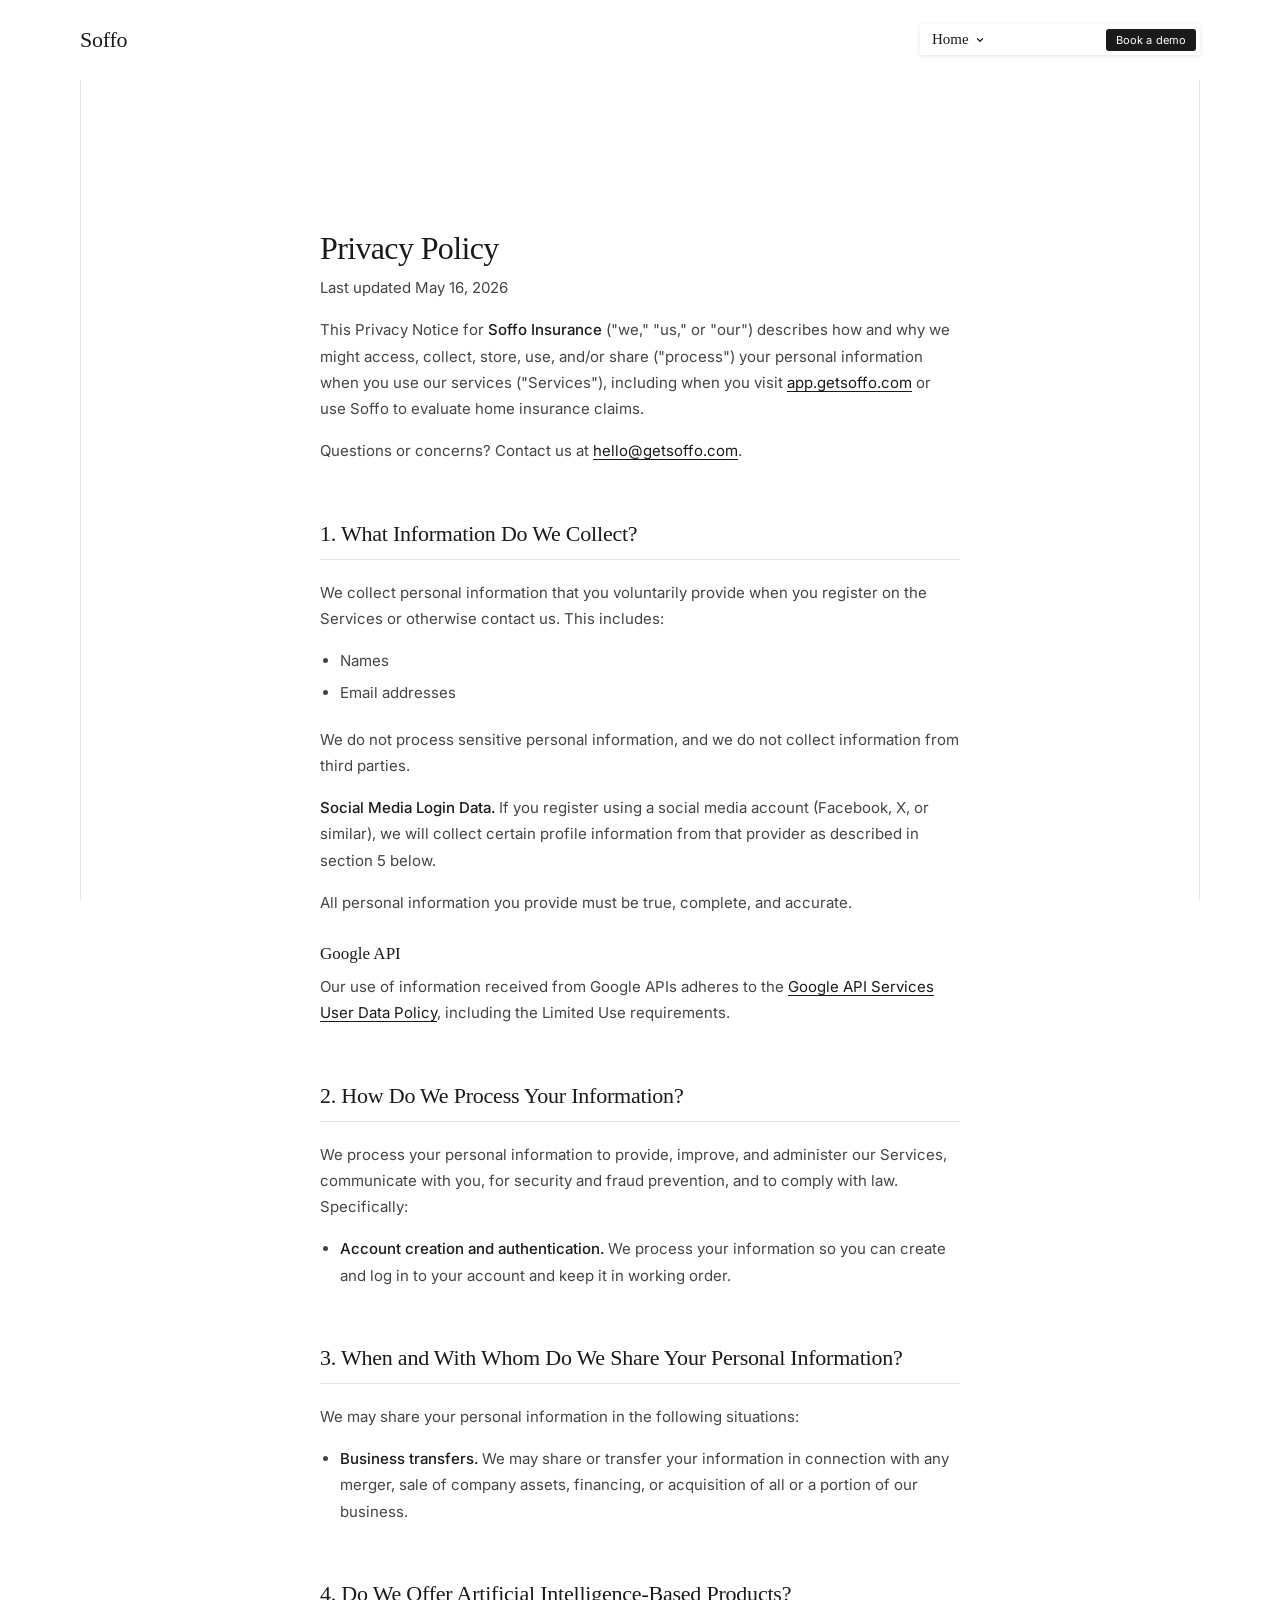
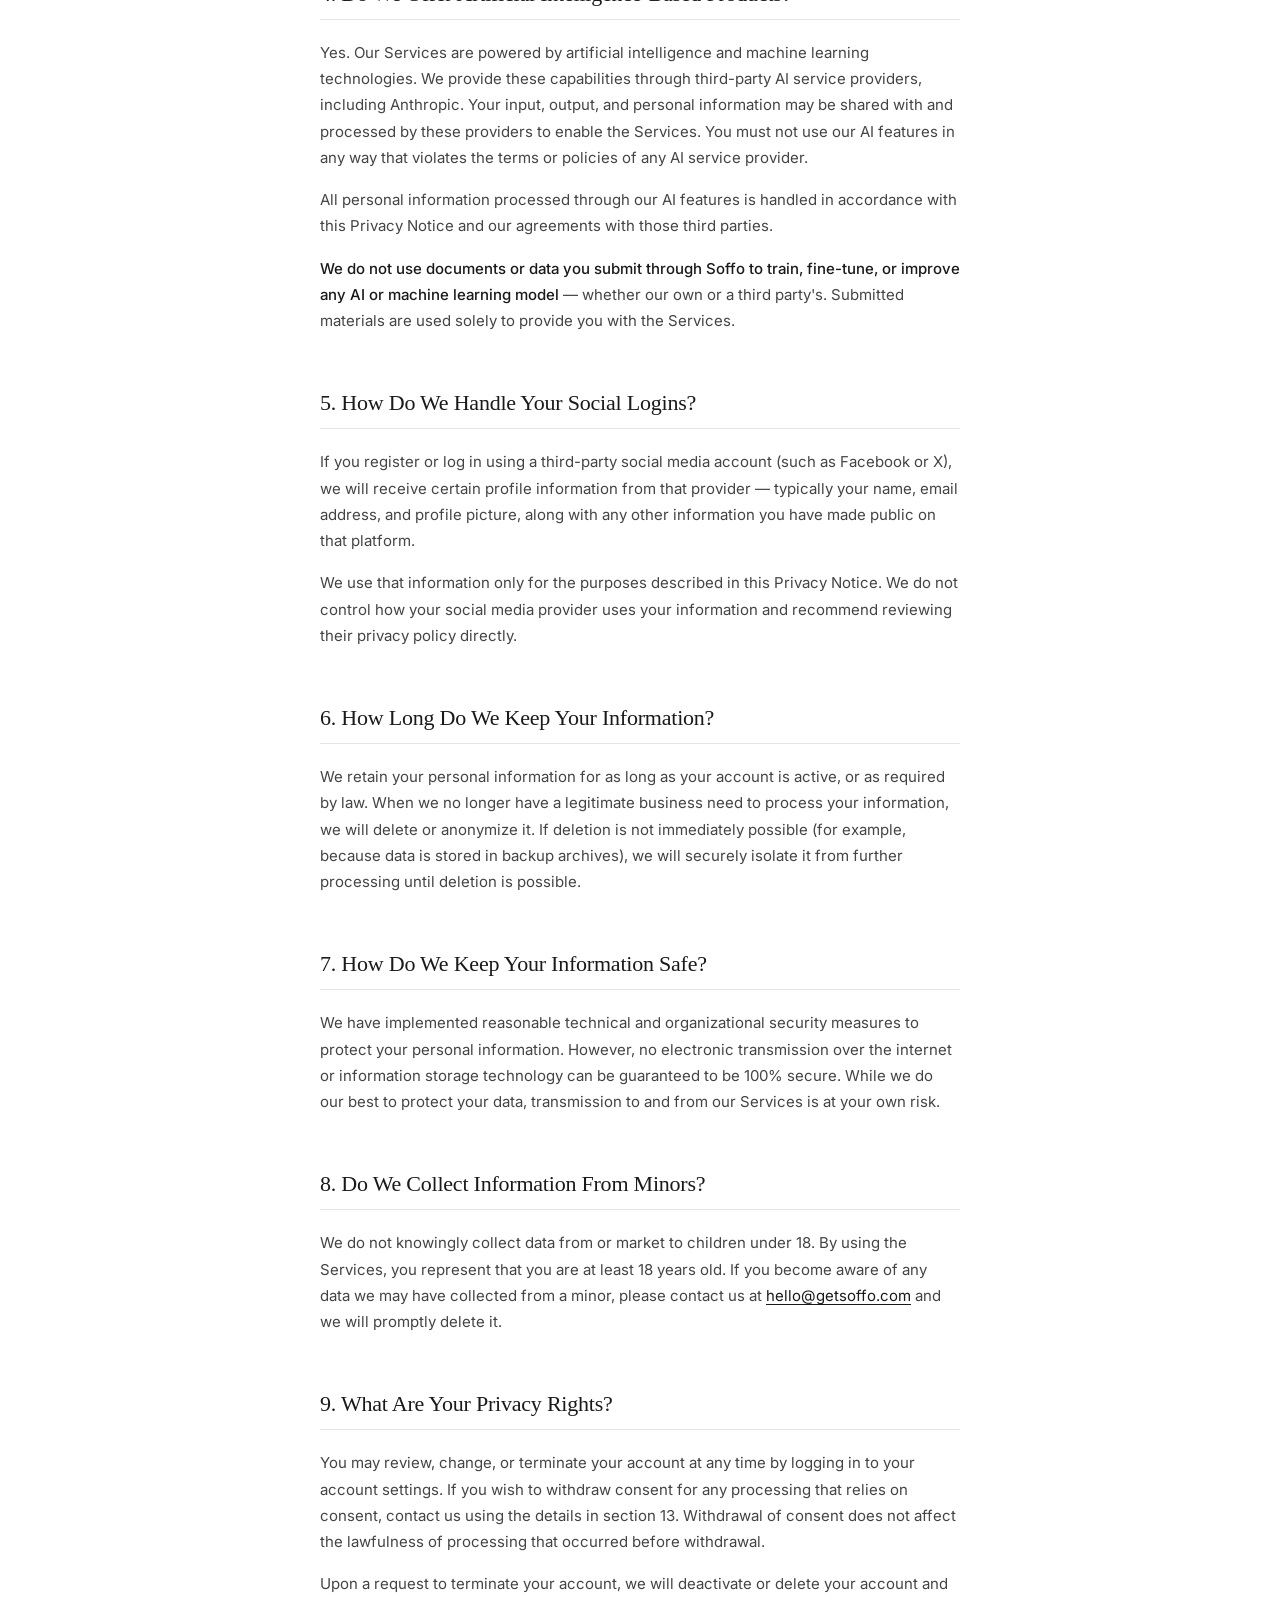
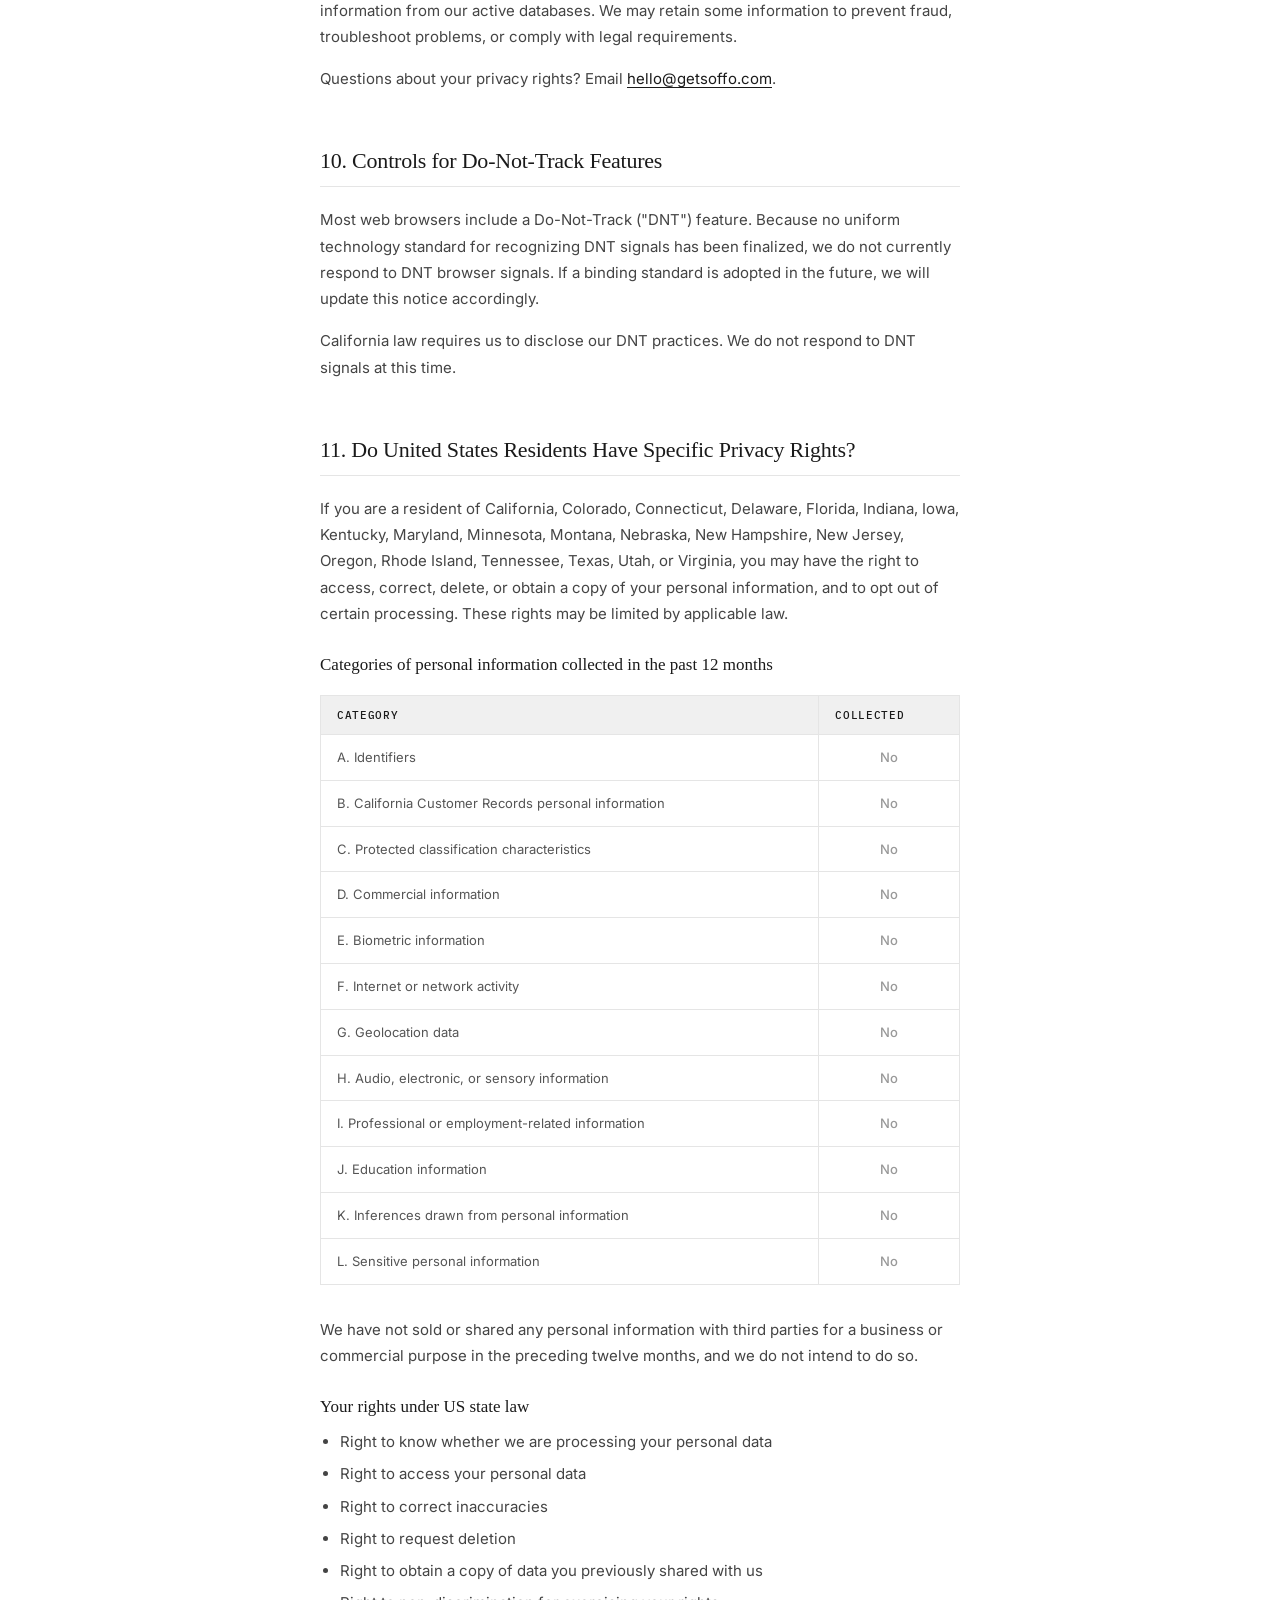
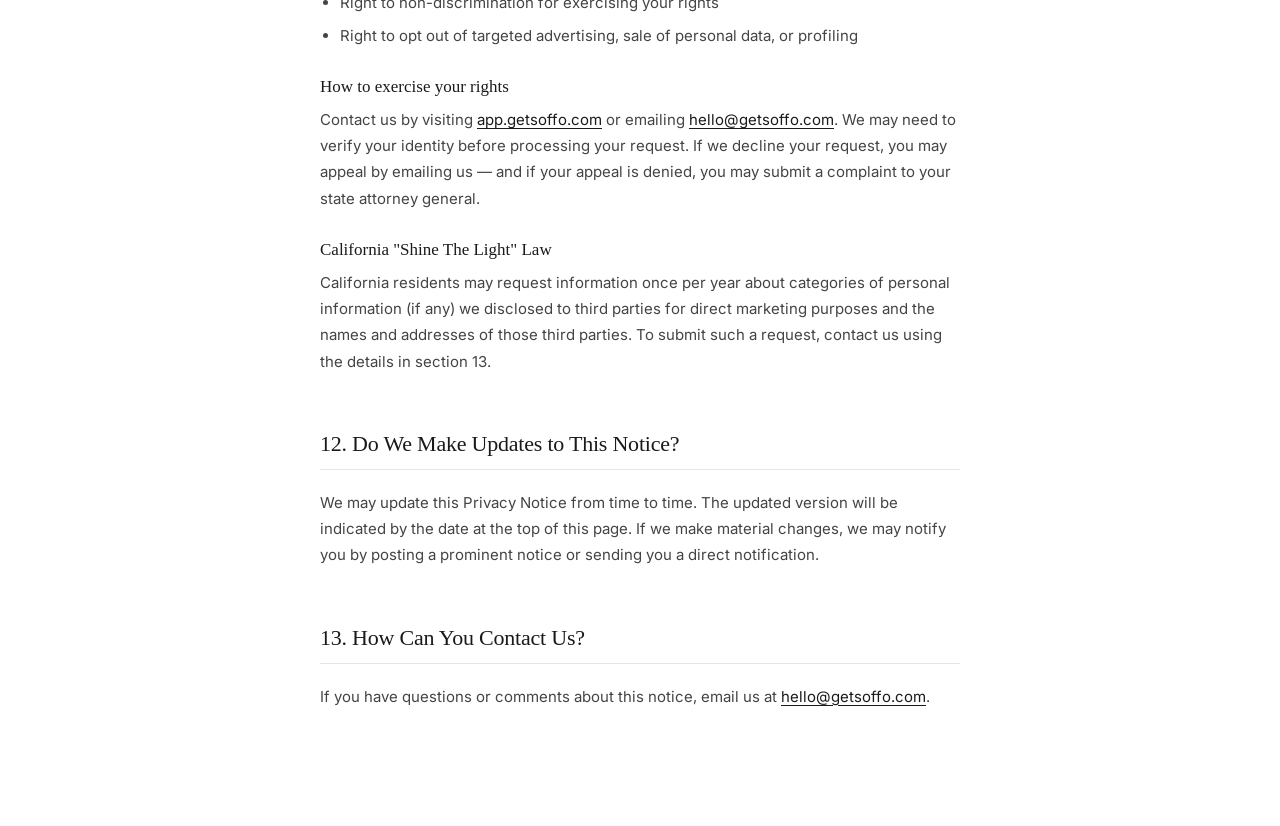
==== privacy.html @ 13f46860 "Fix privacy page header to match main site Co-Authored-By: Claude Sonnet 4.6 <noreply@anthropic.com>" ====
<!DOCTYPE html>
<html lang="en">
<head>
  <meta charset="UTF-8" />
  <meta name="viewport" content="width=device-width, initial-scale=1.0" />
  <title>Privacy Policy — Soffo</title>
  <link rel="preconnect" href="https://fonts.googleapis.com">
  <link rel="preconnect" href="https://fonts.gstatic.com" crossorigin>
  <link href="https://fonts.googleapis.com/css2?family=IBM+Plex+Mono:wght@400;500&family=Inter:wght@400;500&display=swap" rel="stylesheet">
  <link rel="icon" type="image/png" href="assets/images/favicon.png" />
  <link rel="stylesheet" href="css/style.css" />
  <style>
    .privacy-page {
      position: relative;
    }

    .privacy-page::before,
    .privacy-page::after {
      content: "";
      position: fixed;
      top: 0;
      bottom: 0;
      width: 1px;
      background: var(--border);
      z-index: 0;
      pointer-events: none;
    }

    .privacy-page::before { left: 80px; }
    .privacy-page::after  { right: 80px; }

    .privacy-wrap {
      max-width: 720px;
      margin: 0 auto;
      padding: 140px 40px 100px;
      position: relative;
      z-index: 1;
    }

    .privacy-wrap h1 {
      font-family: "Times New Roman", Times, Georgia, serif;
      font-size: 32px;
      font-weight: 400;
      letter-spacing: -0.02em;
      margin-bottom: 8px;
      color: var(--text);
    }

    .privacy-updated {
      font-family: "IBM Plex Mono", monospace;
      font-size: 12px;
      color: var(--muted);
      margin-bottom: 56px;
    }

    .privacy-wrap h2 {
      font-family: "Times New Roman", Times, Georgia, serif;
      font-size: 22px;
      font-weight: 400;
      letter-spacing: -0.01em;
      color: var(--text);
      margin-top: 56px;
      margin-bottom: 20px;
      padding-bottom: 12px;
      border-bottom: 1px solid var(--border);
    }

    .privacy-wrap h3 {
      font-family: "Times New Roman", Times, Georgia, serif;
      font-size: 17px;
      font-weight: 400;
      margin-top: 28px;
      margin-bottom: 10px;
      color: var(--text);
    }

    .privacy-wrap p {
      font-family: "Inter", sans-serif;
      font-size: 15px;
      line-height: 1.75;
      color: #444;
      margin-bottom: 16px;
    }

    .privacy-wrap strong {
      font-weight: 500;
      color: var(--text);
    }

    .privacy-wrap a {
      color: var(--text);
      text-decoration: underline;
      text-underline-offset: 3px;
    }

    .privacy-wrap a:hover {
      color: var(--selection);
    }

    .privacy-wrap ul {
      margin: 12px 0 20px 0;
      padding-left: 20px;
    }

    .privacy-wrap ul li {
      font-family: "Inter", sans-serif;
      font-size: 15px;
      line-height: 1.75;
      color: #444;
      margin-bottom: 6px;
    }

.data-table {
      width: 100%;
      border-collapse: collapse;
      margin: 20px 0 32px;
      font-size: 13px;
    }

    .data-table th {
      text-align: left;
      padding: 12px 16px;
      background: var(--hover);
      border: 1px solid var(--border);
      font-family: "IBM Plex Mono", monospace;
      font-size: 11px;
      font-weight: 500;
      letter-spacing: 0.06em;
      text-transform: uppercase;
      color: var(--text);
    }

    .data-table td {
      padding: 12px 16px;
      border: 1px solid var(--border);
      font-family: "Inter", sans-serif;
      color: #555;
      vertical-align: middle;
      line-height: 1.6;
    }

    .data-table td:last-child {
      text-align: center;
      color: var(--muted);
      font-weight: 500;
      white-space: nowrap;
    }

    @media (max-width: 768px) {
      .privacy-page::before,
      .privacy-page::after { display: none; }
    }

    @media (max-width: 640px) {
      .privacy-wrap {
        padding: 120px 24px 80px;
      }

      .privacy-wrap h1 {
        font-size: 26px;
      }

      .toc {
        padding: 20px;
      }

      .data-table th,
      .data-table td {
        padding: 10px 12px;
      }
    }
  </style>
</head>
<body>

  <header>
    <a href="/" class="logo">Soffo</a>
    <div class="header-right" id="headerRight">
      <div class="header-bar">
        <div class="nav-toggle" id="navToggle">
          <span>Home</span>
          <svg class="chevron" width="10" height="10" viewBox="0 0 10 10" fill="none">
            <path d="M2.5 3.75L5 6.25L7.5 3.75" stroke="currentColor" stroke-width="1.2" stroke-linecap="round" stroke-linejoin="round"/>
          </svg>
        </div>
        <div class="header-spacer"></div>
        <a href="mailto:hello@getsoffo.com?subject=Demo%20Request%20%E2%80%94%20Soffo&body=Hi%2C%0A%0AI%27d%20like%20to%20book%20a%20demo%20of%20Soffo.%0A%0AName%3A%20%0AFirm%3A%20%0A%0ALooking%20forward%20to%20hearing%20from%20you." class="cta">Book a demo</a>
      </div>
      <div class="nav-dropdown" id="navDropdown">
        <div class="nav-dropdown-inner">
          <a href="/">Home</a>
          <a href="/#problem">Problem</a>
          <a href="/#product">Product</a>
        </div>
      </div>
    </div>
  </header>

  <main class="privacy-page">
    <div class="privacy-wrap">

      <h1>Privacy Policy</h1>
      <p class="privacy-updated">Last updated May 16, 2026</p>

      <p>This Privacy Notice for <strong>Soffo Insurance</strong> ("we," "us," or "our") describes how and why we might access, collect, store, use, and/or share ("process") your personal information when you use our services ("Services"), including when you visit <a href="https://app.getsoffo.com">app.getsoffo.com</a> or use Soffo to evaluate home insurance claims.</p>
      <p>Questions or concerns? Contact us at <a href="mailto:hello@getsoffo.com">hello@getsoffo.com</a>.</p>


<h2 id="section-1">1. What Information Do We Collect?</h2>
      <p>We collect personal information that you voluntarily provide when you register on the Services or otherwise contact us. This includes:</p>
      <ul>
        <li>Names</li>
        <li>Email addresses</li>
      </ul>
      <p>We do not process sensitive personal information, and we do not collect information from third parties.</p>
      <p><strong>Social Media Login Data.</strong> If you register using a social media account (Facebook, X, or similar), we will collect certain profile information from that provider as described in section 5 below.</p>
      <p>All personal information you provide must be true, complete, and accurate.</p>
      <h3>Google API</h3>
      <p>Our use of information received from Google APIs adheres to the <a href="https://developers.google.com/terms/api-services-user-data-policy" target="_blank" rel="noopener">Google API Services User Data Policy</a>, including the Limited Use requirements.</p>

      <h2 id="section-2">2. How Do We Process Your Information?</h2>
      <p>We process your personal information to provide, improve, and administer our Services, communicate with you, for security and fraud prevention, and to comply with law. Specifically:</p>
      <ul>
        <li><strong>Account creation and authentication.</strong> We process your information so you can create and log in to your account and keep it in working order.</li>
      </ul>

      <h2 id="section-3">3. When and With Whom Do We Share Your Personal Information?</h2>
      <p>We may share your personal information in the following situations:</p>
      <ul>
        <li><strong>Business transfers.</strong> We may share or transfer your information in connection with any merger, sale of company assets, financing, or acquisition of all or a portion of our business.</li>
      </ul>

      <h2 id="section-4">4. Do We Offer Artificial Intelligence-Based Products?</h2>
      <p>Yes. Our Services are powered by artificial intelligence and machine learning technologies. We provide these capabilities through third-party AI service providers, including Anthropic. Your input, output, and personal information may be shared with and processed by these providers to enable the Services. You must not use our AI features in any way that violates the terms or policies of any AI service provider.</p>
      <p>All personal information processed through our AI features is handled in accordance with this Privacy Notice and our agreements with those third parties.</p>
      <p><strong>We do not use documents or data you submit through Soffo to train, fine-tune, or improve any AI or machine learning model</strong> — whether our own or a third party's. Submitted materials are used solely to provide you with the Services.</p>

      <h2 id="section-5">5. How Do We Handle Your Social Logins?</h2>
      <p>If you register or log in using a third-party social media account (such as Facebook or X), we will receive certain profile information from that provider — typically your name, email address, and profile picture, along with any other information you have made public on that platform.</p>
      <p>We use that information only for the purposes described in this Privacy Notice. We do not control how your social media provider uses your information and recommend reviewing their privacy policy directly.</p>

      <h2 id="section-6">6. How Long Do We Keep Your Information?</h2>
      <p>We retain your personal information for as long as your account is active, or as required by law. When we no longer have a legitimate business need to process your information, we will delete or anonymize it. If deletion is not immediately possible (for example, because data is stored in backup archives), we will securely isolate it from further processing until deletion is possible.</p>

      <h2 id="section-7">7. How Do We Keep Your Information Safe?</h2>
      <p>We have implemented reasonable technical and organizational security measures to protect your personal information. However, no electronic transmission over the internet or information storage technology can be guaranteed to be 100% secure. While we do our best to protect your data, transmission to and from our Services is at your own risk.</p>

      <h2 id="section-8">8. Do We Collect Information From Minors?</h2>
      <p>We do not knowingly collect data from or market to children under 18. By using the Services, you represent that you are at least 18 years old. If you become aware of any data we may have collected from a minor, please contact us at <a href="mailto:hello@getsoffo.com">hello@getsoffo.com</a> and we will promptly delete it.</p>

      <h2 id="section-9">9. What Are Your Privacy Rights?</h2>
      <p>You may review, change, or terminate your account at any time by logging in to your account settings. If you wish to withdraw consent for any processing that relies on consent, contact us using the details in section 13. Withdrawal of consent does not affect the lawfulness of processing that occurred before withdrawal.</p>
      <p>Upon a request to terminate your account, we will deactivate or delete your account and information from our active databases. We may retain some information to prevent fraud, troubleshoot problems, or comply with legal requirements.</p>
      <p>Questions about your privacy rights? Email <a href="mailto:hello@getsoffo.com">hello@getsoffo.com</a>.</p>

      <h2 id="section-10">10. Controls for Do-Not-Track Features</h2>
      <p>Most web browsers include a Do-Not-Track ("DNT") feature. Because no uniform technology standard for recognizing DNT signals has been finalized, we do not currently respond to DNT browser signals. If a binding standard is adopted in the future, we will update this notice accordingly.</p>
      <p>California law requires us to disclose our DNT practices. We do not respond to DNT signals at this time.</p>

      <h2 id="section-11">11. Do United States Residents Have Specific Privacy Rights?</h2>
      <p>If you are a resident of California, Colorado, Connecticut, Delaware, Florida, Indiana, Iowa, Kentucky, Maryland, Minnesota, Montana, Nebraska, New Hampshire, New Jersey, Oregon, Rhode Island, Tennessee, Texas, Utah, or Virginia, you may have the right to access, correct, delete, or obtain a copy of your personal information, and to opt out of certain processing. These rights may be limited by applicable law.</p>

      <h3>Categories of personal information collected in the past 12 months</h3>

      <table class="data-table">
        <thead>
          <tr>
            <th>Category</th>
            <th>Collected</th>
          </tr>
        </thead>
        <tbody>
          <tr><td>A. Identifiers</td><td>No</td></tr>
          <tr><td>B. California Customer Records personal information</td><td>No</td></tr>
          <tr><td>C. Protected classification characteristics</td><td>No</td></tr>
          <tr><td>D. Commercial information</td><td>No</td></tr>
          <tr><td>E. Biometric information</td><td>No</td></tr>
          <tr><td>F. Internet or network activity</td><td>No</td></tr>
          <tr><td>G. Geolocation data</td><td>No</td></tr>
          <tr><td>H. Audio, electronic, or sensory information</td><td>No</td></tr>
          <tr><td>I. Professional or employment-related information</td><td>No</td></tr>
          <tr><td>J. Education information</td><td>No</td></tr>
          <tr><td>K. Inferences drawn from personal information</td><td>No</td></tr>
          <tr><td>L. Sensitive personal information</td><td>No</td></tr>
        </tbody>
      </table>

      <p>We have not sold or shared any personal information with third parties for a business or commercial purpose in the preceding twelve months, and we do not intend to do so.</p>

      <h3>Your rights under US state law</h3>
      <ul>
        <li>Right to know whether we are processing your personal data</li>
        <li>Right to access your personal data</li>
        <li>Right to correct inaccuracies</li>
        <li>Right to request deletion</li>
        <li>Right to obtain a copy of data you previously shared with us</li>
        <li>Right to non-discrimination for exercising your rights</li>
        <li>Right to opt out of targeted advertising, sale of personal data, or profiling</li>
      </ul>

      <h3>How to exercise your rights</h3>
      <p>Contact us by visiting <a href="https://app.getsoffo.com">app.getsoffo.com</a> or emailing <a href="mailto:hello@getsoffo.com">hello@getsoffo.com</a>. We may need to verify your identity before processing your request. If we decline your request, you may appeal by emailing us — and if your appeal is denied, you may submit a complaint to your state attorney general.</p>

      <h3>California "Shine The Light" Law</h3>
      <p>California residents may request information once per year about categories of personal information (if any) we disclosed to third parties for direct marketing purposes and the names and addresses of those third parties. To submit such a request, contact us using the details in section 13.</p>

      <h2 id="section-12">12. Do We Make Updates to This Notice?</h2>
      <p>We may update this Privacy Notice from time to time. The updated version will be indicated by the date at the top of this page. If we make material changes, we may notify you by posting a prominent notice or sending you a direct notification.</p>

      <h2 id="section-13">13. How Can You Contact Us?</h2>
      <p>If you have questions or comments about this notice, email us at <a href="mailto:hello@getsoffo.com">hello@getsoffo.com</a>.</p>

    </div>
  </main>

  <script>
    const navToggle = document.getElementById('navToggle');
    const headerRight = document.getElementById('headerRight');
    let dropdownOpen = false;

    navToggle.addEventListener('click', () => {
      dropdownOpen = !dropdownOpen;
      headerRight.classList.toggle('open', dropdownOpen);
    });

    document.addEventListener('click', (e) => {
      if (!headerRight.contains(e.target)) {
        dropdownOpen = false;
        headerRight.classList.remove('open');
      }
    });

    const headerEl = document.querySelector('header');
    headerEl.classList.add('scrolled');
    window.addEventListener('scroll', () => {
      headerEl.classList.toggle('scrolled', window.scrollY > 0);
    }, { passive: true });
  </script>

</body>
</html>
---- css/style.css ----
*, *::before, *::after {
  box-sizing: border-box;
  margin: 0;
  padding: 0;
}

html {
  scroll-behavior: auto;
}

:root {
  --bg: #ffffff;
  --text: #1a1a1a;
  --grey: #c0c0c0;
  --selection: #DF3E11;
  --border: #e5e5e5;
  --hover: #f0f0f0;
  --hover-active: #ebebeb;
  --dropdown-bg: #ffffff;
  --card-shadow: rgba(0, 0, 0, 0.06);
  --card-shadow-lg: rgba(0, 0, 0, 0.08);
  --muted: #999;
  --divider-bg: #f0f0f0;
  --cta-bg: #1a1a1a;
  --cta-text: #ffffff;
}

::selection {
  background-color: #b4d5fe;
  color: inherit;
}

html, body {
  height: 100%;
  width: 100%;
  background: var(--bg);
  color: var(--text);
}

/* ---- Base ---- */

body {
  background-color: var(--bg);
  font-family: "Times New Roman", Times, Georgia, serif;
  color: var(--text);
  cursor: default;
  -webkit-font-smoothing: antialiased;
}

/* ---- Header ---- */

header {
  position: fixed;
  top: 0;
  left: 0;
  right: 0;
  width: 100%;
  box-sizing: border-box;
  z-index: 100;
  background: #ffffff;
  border-bottom: 1px solid transparent;
  transition: border-color 0.2s ease;
  display: flex;
  align-items: center;
  justify-content: space-between;
  padding: 0 80px;
  height: 80px;
}

header.scrolled {
  border-color: var(--border);
}

.logo {
  font-size: 22px;
  font-weight: 400;
  letter-spacing: -0.01em;
  color: var(--text);
  text-decoration: none;
  user-select: none;
  -webkit-user-select: none;
}

.header-right {
  position: relative;
  border: none;
  border-radius: 0;
  background: var(--dropdown-bg);
  box-shadow: 0 1px 6px var(--card-shadow), 0 1px 3px var(--card-shadow);
  transition: box-shadow 0.4s cubic-bezier(0.16, 1, 0.3, 1);
  min-width: 280px;
}

.header-right.open {
  box-shadow: 0 8px 30px var(--card-shadow-lg), 0 1px 4px var(--card-shadow);
}

.header-bar {
  display: flex;
  align-items: center;
  gap: 36px;
}

.nav-toggle {
  display: flex;
  align-items: center;
  gap: 6px;
  font-family: "Times New Roman", Times, Georgia, serif;
  font-size: 15px;
  font-weight: 400;
  color: var(--text);
  cursor: pointer;
  user-select: none;
  -webkit-user-select: none;
  padding: 3px 8px;
  margin: 4px;
  border-radius: 4px;
  background-color: transparent;
  transition: background-color 0.15s ease;
}

.nav-toggle:hover {
  background-color: var(--hover);
}

.nav-toggle:active {
  background-color: var(--hover-active);
}

.header-right.open .nav-toggle {
  background-color: transparent;
}

.chevron {
  transition: transform 0.35s cubic-bezier(0.4, 0, 0.2, 1);
}

.header-right.open .chevron {
  transform: rotate(180deg);
}

.header-spacer {
  flex: 1;
}

.cta {
  display: inline-block;
  background-color: var(--cta-bg);
  color: var(--cta-text);
  font-family: "Inter", "Helvetica Neue", Helvetica, Arial, sans-serif;
  font-size: 11px;
  font-weight: 400;
  text-decoration: none;
  padding: 4px 10px;
  border-radius: 3px;
  letter-spacing: 0.01em;
  margin-right: 4px;
  transition: opacity 0.15s ease;
  user-select: none;
  -webkit-user-select: none;
}

.cta:hover {
  opacity: 0.85;
}

.nav-dropdown {
  position: absolute;
  top: 100%;
  left: 0;
  right: 0;
  background: var(--dropdown-bg);
  box-shadow: 0 8px 30px var(--card-shadow-lg), 0 1px 4px var(--card-shadow);
  opacity: 0;
  visibility: hidden;
  transform: translateY(-8px);
  transition:
    opacity 0.4s cubic-bezier(0.16, 1, 0.3, 1),
    transform 0.4s cubic-bezier(0.16, 1, 0.3, 1),
    visibility 0.4s;
  z-index: 100;
}

.header-right.open .nav-dropdown {
  opacity: 1;
  visibility: visible;
  transform: translateY(0);
}

.nav-dropdown a {
  display: block;
  padding: 10px 12px;
  font-family: "Times New Roman", Times, Georgia, serif;
  font-size: 15px;
  font-weight: 400;
  color: var(--text);
  text-decoration: none;
  opacity: 0;
  transform: translateY(-6px);
  transition:
    background-color 0.15s ease,
    opacity 0.45s cubic-bezier(0.16, 1, 0.3, 1),
    transform 0.45s cubic-bezier(0.16, 1, 0.3, 1);
}

.header-right.open .nav-dropdown a {
  opacity: 1;
  transform: translateY(0);
}

.header-right.open .nav-dropdown a:nth-child(1) { transition-delay: 0.04s; }
.header-right.open .nav-dropdown a:nth-child(2) { transition-delay: 0.09s; }
.header-right.open .nav-dropdown a:nth-child(3) { transition-delay: 0.14s; }

.nav-dropdown a:hover {
  background-color: var(--hover);
}

/* ---- Main ---- */

main {
  padding-top: 90px;
}



/* ---- Continuous grid borders ---- */

.content-border {
  position: relative;
  border-top: 1px solid var(--border);
}

.content-border::before,
.content-border::after {
  content: "";
  position: absolute;
  top: 0;
  width: 1px;
  height: 100%;
  background: var(--border);
  z-index: 2;
  pointer-events: none;
}

.content-border::before {
  left: 80px;
}

.content-border::after {
  right: 80px;
}

/* ---- Hero Section ---- */

.hero {
  display: flex;
  flex-direction: column;
  align-items: center;
  justify-content: flex-start;
  padding: 80px 80px 60px;
  gap: 28px;
  text-align: center;
}


.section-divider {
  border: none;
  border-top: 1px solid var(--border);
  margin: 0;
}

.hero-heading {
  font-family: "Times New Roman", Times, Georgia, serif;
  font-size: clamp(44px, 5vw, 72px);
  font-weight: 400;
  line-height: 1;
  letter-spacing: -0.02em;
  color: var(--text);
  text-align: center;
}

.hero-sub {
  font-family: "Inter", "Helvetica Neue", Helvetica, Arial, sans-serif;
  font-size: 13px;
  font-weight: 400;
  line-height: 1.55;
  color: var(--text);
  opacity: 0.5;
  max-width: 640px;
}

.hero-actions {
  display: flex;
  gap: 12px;
  align-items: center;
  margin-top: 8px;
}

.hero-btn {
  font-family: "Times New Roman", Times, Georgia, serif;
  font-size: 15px;
  font-weight: 400;
  text-decoration: none;
  padding: 10px 22px;
  border-radius: 0;
  letter-spacing: 0.01em;
  transition: opacity 0.15s ease, background 0.15s ease, padding-right 0.2s ease;
  user-select: none;
  -webkit-user-select: none;
  display: inline-flex;
  align-items: center;
  gap: 0;
  overflow: hidden;
}

.hero-btn--ghost {
  background: linear-gradient(180deg, #ffffff 0%, #f2f2f2 100%);
  color: #1a1a1a;
  border: 1px solid #e5e5e5;
}

.hero-btn--ghost:hover {
  opacity: 0.75;
}

.hero-btn--solid {
  background: #1a1a1a;
  color: #fff;
  border: 1px solid #1a1a1a;
}

.hero-btn--solid::after {
  content: "→";
  display: inline-block;
  max-width: 0;
  opacity: 0;
  transition: max-width 0.2s ease, opacity 0.2s ease, margin-left 0.2s ease;
  margin-left: 0;
  white-space: nowrap;
}

.hero-btn--solid:hover::after {
  max-width: 20px;
  opacity: 1;
  margin-left: 8px;
}

.hero-ascii {
  width: 100%;
  overflow: hidden;
  border-top: 1px solid var(--border);
  border-left: 1px solid var(--border);
  border-right: 1px solid var(--border);
}

.hero-ascii pre {
  font-family: ui-monospace, SFMono-Regular, Menlo, Monaco, Consolas, "Liberation Mono", "Courier New", monospace;
  font-size: 5.33px;
  line-height: 0.78;
  white-space: pre;
  margin: 0;
  padding: 0;
  color: #533a12;
  font-weight: normal;
  font-style: normal;
  letter-spacing: 0;
  display: inline-block;
  vertical-align: top;
  transform-origin: 0 0;
}

.word {
  display: inline-block;
  opacity: 0;
  transform: translateY(8px);
  transition: opacity 0.5s ease, transform 0.5s ease;
}

.word.visible {
  opacity: 1;
  transform: translateY(0);
}

/* ---- Scroll reveal animations ---- */

.reveal {
  opacity: 0;
  transform: translateY(30px);
  transition: opacity 0.7s cubic-bezier(0.16, 1, 0.3, 1), transform 0.7s cubic-bezier(0.16, 1, 0.3, 1);
}

.reveal.visible {
  opacity: 1;
  transform: translateY(0);
}


/* ---- Isometric Layers ---- */

.iso-scroll-wrap {
  position: relative;
  height: 300vh;
}

.iso-section {
  display: grid;
  grid-template-columns: 1fr 1fr;
  align-items: center;
  padding: 100px 80px;
  overflow: hidden;
  position: sticky;
  top: 0;
  min-height: 100vh;
  background: var(--bg);
  z-index: 1;
}

.iso-section::before,
.iso-section::after {
  content: "";
  position: absolute;
  top: 0;
  width: 1px;
  height: 100%;
  background: var(--border);
  z-index: 2;
  pointer-events: none;
}

.iso-section::before {
  left: 80px;
}

.iso-section::after {
  right: 80px;
}

.iso-left {
  display: flex;
  justify-content: center;
  align-items: center;
}

.iso-card {
  position: relative;
  width: 350px;
  height: 400px;
}

.iso-layer {
  position: absolute;
  left: 50%;
  width: 350px;
  will-change: transform;
}

.iso-layer--1 {
  transform: translateX(-50%) translateY(0);
}

.iso-layer--2 {
  transform: translateX(-50%) translateY(20px);
}

.iso-layer--3 {
  transform: translateX(-50%) translateY(40px);
}

.iso-right {
  display: flex;
  flex-direction: column;
  gap: 32px;
}

.iso-text-item {
  transition: opacity 0.5s ease;
  opacity: 0.2;
}

.iso-text-item.active {
  opacity: 1;
}

.iso-text-item h3 {
  font-family: "Times New Roman", Times, Georgia, serif;
  font-size: clamp(22px, 2.2vw, 30px);
  font-weight: 400;
  line-height: 1.25;
  letter-spacing: -0.02em;
  color: var(--text);
  margin-bottom: 8px;
}

.iso-text-item p {
  font-family: "Inter", "Helvetica Neue", Helvetica, Arial, sans-serif;
  font-size: 14px;
  font-weight: 400;
  line-height: 1.6;
  color: var(--muted);
}

@media (max-width: 1024px) {
  .iso-section {
    padding: 80px 48px;
  }
}

@media (max-width: 768px) {
  .iso-scroll-wrap {
    height: 200vh;
  }

  .iso-section {
    grid-template-columns: 1fr;
    padding: 40px 40px;
    gap: 32px;
    min-height: auto;
  }

  .iso-right {
    gap: 24px;
  }

  .iso-card {
    width: 260px;
    height: 300px;
  }

  .iso-layer {
    width: 260px;
  }

  .iso-layer--2 {
    transform: translateX(-50%) translateY(15px);
  }

  .iso-layer--3 {
    transform: translateX(-50%) translateY(30px);
  }
}

/* ---- Section Spacer ---- */

.section-spacer {
  height: 133px;
  border-bottom: 1px solid var(--border);
}

/* ---- Feature Sections ---- */

.features-wrapper {
  position: relative;
}

.features-wrapper::after {
  content: "";
  position: absolute;
  top: 0;
  left: 50%;
  width: 1px;
  height: 100%;
  background: var(--border);
  z-index: 1;
  pointer-events: none;
}

.feature {
  display: grid;
  grid-template-columns: 1fr 1fr;
  align-items: stretch;
  padding: 0 80px;
  border-bottom: 1px solid var(--border);
}

.feature-image {
  display: flex;
  align-items: center;
  padding: 0;
  overflow: hidden;
  position: relative;
}

.feature-expand {
  position: absolute;
  top: 14px;
  right: 14px;
  padding: 6px 12px;
  font-family: "Inter", "Helvetica Neue", Helvetica, Arial, sans-serif;
  font-size: 11px;
  font-weight: 400;
  letter-spacing: 0.04em;
  color: rgba(255,255,255,0.9);
  background: rgba(255,255,255,0.12);
  backdrop-filter: blur(12px) saturate(1.4);
  -webkit-backdrop-filter: blur(12px) saturate(1.4);
  border: 1px solid rgba(255,255,255,0.25);
  border-radius: 0;
  cursor: pointer;
  opacity: 0;
  transform: translateY(-4px);
  transition: opacity 0.2s ease, transform 0.2s ease;
  pointer-events: none;
}

.feature-image:hover .feature-expand {
  opacity: 1;
  transform: translateY(0);
  pointer-events: auto;
}

/* Lightbox */
.lightbox {
  position: fixed;
  inset: 0;
  z-index: 1000;
  display: flex;
  align-items: center;
  justify-content: center;
  pointer-events: none;
  opacity: 0;
  transition: opacity 0.35s cubic-bezier(0.16, 1, 0.3, 1);
}

.lightbox.open {
  opacity: 1;
  pointer-events: auto;
}

.lightbox-backdrop {
  position: absolute;
  inset: 0;
  background: rgba(10,10,10,0.6);
  backdrop-filter: blur(20px);
  -webkit-backdrop-filter: blur(20px);
}

.lightbox-content {
  position: relative;
  max-width: 90vw;
  max-height: 88vh;
  transform: scale(0.92) translateY(16px);
  transition: transform 0.4s cubic-bezier(0.16, 1, 0.3, 1);
}

.lightbox.open .lightbox-content {
  transform: scale(1) translateY(0);
}

.lightbox-img {
  display: block;
  max-width: 90vw;
  max-height: 88vh;
  width: auto;
  height: auto;
  object-fit: contain;
  box-shadow: 0 32px 80px rgba(0,0,0,0.4);
}

.lightbox-close {
  position: absolute;
  top: 14px;
  right: 14px;
  padding: 6px 12px;
  font-family: "Inter", "Helvetica Neue", Helvetica, Arial, sans-serif;
  font-size: 11px;
  font-weight: 400;
  letter-spacing: 0.04em;
  color: rgba(255,255,255,0.9);
  background: rgba(255,255,255,0.12);
  backdrop-filter: blur(12px) saturate(1.4);
  -webkit-backdrop-filter: blur(12px) saturate(1.4);
  border: 1px solid rgba(255,255,255,0.25);
  border-radius: 0;
  cursor: pointer;
  transition: background 0.15s ease;
}

.lightbox-close:hover {
  background: rgba(255,255,255,0.22);
}

.feature-reverse .feature-text {
  order: -1;
}

.feature-image img {
  width: 100%;
  height: 100%;
  object-fit: cover;
  object-position: top left;
  display: block;
}

.feature-text {
  display: flex;
  flex-direction: column;
  justify-content: center;
  padding: 48px 40px;
  text-align: left;
}

.feature-text h2 {
  font-family: "Times New Roman", Times, Georgia, serif;
  font-size: clamp(26px, 2.4vw, 34px);
  font-weight: 400;
  line-height: 1.25;
  letter-spacing: -0.01em;
  color: var(--text);
  margin-bottom: 16px;
}

.feature-text p {
  font-family: "Inter", "Helvetica Neue", Helvetica, Arial, sans-serif;
  font-size: 15px;
  font-weight: 400;
  line-height: 1.55;
  color: var(--muted);
}

/* ---- Statement Section ---- */

.statement {
  text-align: center;
  padding: 100px 80px;
  border-bottom: 1px solid var(--border);
}

.statement h2 {
  font-family: "Times New Roman", Times, Georgia, serif;
  font-size: clamp(26px, 2.8vw, 38px);
  font-weight: 400;
  line-height: 1.25;
  letter-spacing: -0.02em;
  color: var(--text);
  margin-bottom: 24px;
}

.statement p {
  font-family: "Inter", "Helvetica Neue", Helvetica, Arial, sans-serif;
  font-size: 13px;
  font-weight: 400;
  line-height: 1.55;
  color: var(--muted);
  max-width: 520px;
  margin: 0 auto;
}

/* ---- Gray Divider ---- */

.gray-divider {
  height: 100px;
  background: var(--divider-bg);
  border-top: 1px solid var(--border);
  border-bottom: 1px solid var(--border);
}

/* ---- Tagline ---- */

.tagline {
  text-align: left;
  padding: 80px 40px;
  border-bottom: 1px solid var(--border);
}

.tagline h2 {
  font-family: "Times New Roman", Times, Georgia, serif;
  font-size: clamp(22px, 2vw, 28px);
  font-weight: 400;
  line-height: 1.3;
  letter-spacing: -0.01em;
  color: var(--text);
}

/* ---- Carousel ---- */

.step-badge {
  display: inline-block;
  font-family: "Inter", "Helvetica Neue", Helvetica, Arial, sans-serif;
  font-size: 11px;
  font-weight: 400;
  color: var(--text);
  background: linear-gradient(180deg, #ffffff 0%, #f2f2f2 100%);
  border: 1px solid var(--border);
  border-radius: 1.5px;
  padding: 2px 8px;
  margin-bottom: 20px;
  letter-spacing: 0.02em;
}

.why-trust-heading {
  font-family: "Times New Roman", Times, Georgia, serif;
  font-size: clamp(28px, 3.5vw, 52px);
  font-weight: 400;
  line-height: 1.0;
  color: var(--text);
  margin: 0;
}

.carousel {
  position: relative;
  border-bottom: 1px solid var(--border);
}

.carousel-next {
  position: absolute;
  top: 0;
  right: 80px;
  width: 56px;
  height: 56px;
  background: #2b1f13;
  color: #fff;
  border: none;
  cursor: pointer;
  display: flex;
  align-items: center;
  justify-content: center;
  z-index: 2;
  transition: background 0.15s;
}

.carousel-next:hover {
  background: #3d2c1b;
}

@keyframes arrowNudge {
  0%, 100% { transform: translateX(0); }
  50%       { transform: translateX(5px); }
}

.carousel-next svg {
  transition: transform 0.2s ease;
}

.carousel-next:hover svg {
  animation: arrowNudge 0.55s ease infinite;
}

.carousel-inner {
  height: 500px;
  padding: 60px 80px 0 120px;
  box-sizing: border-box;
  display: flex;
  flex-direction: column;
  justify-content: flex-end;
  gap: 14px;
}

.carousel-loader-wrap {
  display: flex;
  align-items: center;
  align-self: flex-end;
  background: linear-gradient(180deg, #ffffff 0%, #f2f2f2 100%);
  border: 1px solid #e5e5e5;
  border-radius: 0;
  padding: 10px 16px;
}

.carousel-loader {
  display: flex;
  align-items: center;
  gap: 6px;
}

.loader-seg {
  height: 8px;
  width: 8px;
  background: rgba(0,0,0,0.18);
  border: none;
  border-radius: 100px;
  padding: 0;
  cursor: pointer;
  position: relative;
  overflow: hidden;
  transition: width 0.4s cubic-bezier(0.4, 0, 0.2, 1),
              background 0.3s ease;
  flex-shrink: 0;
}

.loader-seg.active {
  width: 72px;
  background: rgba(0,0,0,0.15);
}

.loader-seg-fill {
  position: absolute;
  inset: 0;
  background: rgba(0,0,0,0.55);
  transform: scaleX(0);
  transform-origin: left;
  border-radius: 100px;
}

.carousel-grid {
  position: absolute;
  top: 150px;
  right: 230px;
  width: 200px;
  height: 200px;
  pointer-events: none;
}

.grid-shapes > * {
  opacity: 0;
  transform-box: fill-box;
  transform-origin: center;
  transform: scale(0.8);
  transition: opacity 0.45s cubic-bezier(0.16, 1, 0.3, 1),
              transform 0.45s cubic-bezier(0.16, 1, 0.3, 1);
}

.grid-shapes.active > :nth-child(1) { opacity: 1; transform: scale(1); }
.grid-shapes.active > :nth-child(2) { opacity: 1; transform: scale(1); transition-delay: 0.07s; }
.grid-shapes.active > :nth-child(3) { opacity: 1; transform: scale(1); transition-delay: 0.14s; }
.grid-shapes.active > :nth-child(4) { opacity: 1; transform: scale(1); transition-delay: 0.21s; }
.grid-shapes.active > :nth-child(5) { opacity: 1; transform: scale(1); transition-delay: 0.28s; }


@media (max-width: 1024px) {
  .carousel-grid {
    right: 80px;
    width: 160px;
    height: 160px;
  }
}

@media (max-width: 768px) {
  .carousel-grid {
    display: none;
  }
}

.carousel-content-group {
  flex: 1;
  display: flex;
  flex-direction: column;
  justify-content: center;
  align-items: flex-start;
  gap: 16px;
}

.carousel-track {
  position: relative;
  width: 100%;
  height: 160px;
}

.carousel-slide {
  position: absolute;
  inset: 0;
  display: flex;
  flex-direction: column;
  justify-content: flex-start;
  align-items: flex-start;
  gap: 16px;
  opacity: 0;
  pointer-events: none;
}

.carousel-badge {
  margin-bottom: 0;
  animation: none !important;
}

.carousel-slide.active {
  opacity: 1;
  pointer-events: auto;
}

.carousel-slide.exit {
  opacity: 0;
  transform: translateY(-14px);
  transition: opacity 0.35s ease, transform 0.4s ease;
}

.carousel-slide.active h2 {
  animation: carouselH2In 0.8s cubic-bezier(0.16, 1, 0.3, 1) both;
}

.carousel-slide.active p {
  animation: carouselPIn 0.8s cubic-bezier(0.16, 1, 0.3, 1) 0.12s both;
}

@keyframes carouselH2In {
  from { opacity: 0; transform: translateY(24px) scale(0.985); }
  to   { opacity: 1; transform: translateY(0) scale(1); }
}

@keyframes carouselPIn {
  from { opacity: 0; transform: translateY(16px); }
  to   { opacity: 0.5; transform: translateY(0); }
}

.carousel-slide h2 {
  font-family: "Times New Roman", Times, Georgia, serif;
  font-size: clamp(24px, 2.6vw, 40px);
  font-weight: 400;
  line-height: 1.1;
  color: var(--text);
  white-space: nowrap;
}

.carousel-slide p {
  font-family: "Inter", "Helvetica Neue", Helvetica, Arial, sans-serif;
  font-size: 15px;
  font-weight: 400;
  line-height: 1.6;
  color: var(--text);
  max-width: 540px;
}

/* ---- FAQ ---- */

.faq {
  display: grid;
  grid-template-columns: 40% 60%;
  border-bottom: 1px solid var(--border);
}

.faq-label {
  padding: 48px 40px 48px 112px;
  border-right: 1px solid var(--border);
}

.faq-label h3 {
  font-family: "Times New Roman", Times, Georgia, serif;
  font-size: 56px;
  font-weight: 400;
  color: var(--text);
  margin-bottom: 16px;
}

.faq-label p {
  font-family: "Inter", "Helvetica Neue", Helvetica, Arial, sans-serif;
  font-size: 12px;
  font-weight: 400;
  line-height: 1.6;
  color: var(--text);
  opacity: 0.5;
}

.faq-label a {
  color: inherit;
  text-decoration: underline;
  text-underline-offset: 2px;
}

.faq-list {
  display: flex;
  flex-direction: column;
  margin-right: 80px;
}

.faq-item {
  border-bottom: 1px solid var(--border);
}


.faq-item:last-child {
  border-bottom: none;
}

.faq-q {
  width: 100%;
  display: flex;
  align-items: center;
  justify-content: space-between;
  gap: 16px;
  padding: 22px 32px 22px 40px;
  background: none;
  border: none;
  cursor: pointer;
  font-family: "Times New Roman", Times, Georgia, serif;
  font-size: 18px;
  font-weight: 400;
  color: var(--text);
  line-height: 1.4;
  text-align: left;
}

.faq-icon {
  position: relative;
  width: 14px;
  height: 14px;
  flex-shrink: 0;
}

.faq-icon::before,
.faq-icon::after {
  content: "";
  position: absolute;
  background: var(--text);
  border-radius: 1px;
  transition: transform 0.35s cubic-bezier(0.16, 1, 0.3, 1), opacity 0.25s ease;
}

.faq-icon::before {
  width: 14px;
  height: 1px;
  top: 50%;
  left: 0;
  transform: translateY(-50%);
}

.faq-icon::after {
  width: 1px;
  height: 14px;
  left: 50%;
  top: 0;
  transform: translateX(-50%);
}

.faq-item.open .faq-icon::before {
  transform: translateY(-50%) rotate(45deg);
}

.faq-item.open .faq-icon::after {
  transform: translateX(-50%) rotate(45deg);
}

.faq-a-wrap {
  display: grid;
  grid-template-rows: 0fr;
  transition: grid-template-rows 0.45s cubic-bezier(0.16, 1, 0.3, 1);
}

.faq-item.open .faq-a-wrap {
  grid-template-rows: 1fr;
}

.faq-a {
  overflow: hidden;
  font-family: "Inter", "Helvetica Neue", Helvetica, Arial, sans-serif;
  font-size: 13px;
  font-weight: 400;
  line-height: 1.6;
  color: var(--text);
  opacity: 0;
  padding: 0 32px 0 40px;
  transform: translateY(-6px);
  transition: opacity 0.3s ease, transform 0.35s cubic-bezier(0.16, 1, 0.3, 1);
}

.faq-item.open .faq-a {
  opacity: 0.5;
  transform: translateY(0);
  padding-bottom: 24px;
  transition: opacity 0.35s ease 0.1s, transform 0.4s cubic-bezier(0.16, 1, 0.3, 1) 0.05s;
}

/* ---- Footer CTA ---- */

.footer-cta {
  display: block;
  text-align: center;
  padding: 80px 80px 120px;
  border-bottom: 1px solid var(--border);
}

.footer-cta h2 {
  font-family: "Times New Roman", Times, Georgia, serif;
  font-size: clamp(48px, 6vw, 84px);
  font-weight: 400;
  line-height: 1.15;
  letter-spacing: -0.02em;
  color: var(--text);
  text-align: center;
  margin-bottom: 20px;
}

.cta-button.cta-button--lg {
  font-family: "Times New Roman", Times, Georgia, serif;
  font-size: clamp(18px, 1.4vw, 22px);
  padding: 18px 48px;
  border-radius: 0;
  letter-spacing: 0;
  line-height: 1;
  overflow: hidden;
  position: relative;
}

.cta-button.cta-button--lg:hover { opacity: 1; }

.cta-text {
  display: inline-flex;
  line-height: 1;
}

.cta-letter {
  display: inline-block;
  transform: translateY(0);
  transition: transform 0.5s cubic-bezier(0.16, 1, 0.3, 1);
  transition-delay: calc(var(--i) * 25ms);
  will-change: transform;
}


.cta-arrow {
  display: inline-block;
  max-width: 0;
  opacity: 0;
  overflow: hidden;
  transition: max-width 0.2s ease, opacity 0.2s ease, margin-left 0.2s ease;
  margin-left: 0;
  white-space: nowrap;
  vertical-align: middle;
}

.cta-button.cta-button--lg:hover .cta-arrow {
  max-width: 30px;
  opacity: 1;
  margin-left: 10px;
}

@media (max-width: 768px) {
  .cta-button.cta-button--lg {
    font-size: 16px;
    padding: 14px 32px;
  }
}

.cta-button {
  display: inline-block;
  background-color: var(--cta-bg);
  color: var(--cta-text);
  font-family: "Inter", "Helvetica Neue", Helvetica, Arial, sans-serif;
  font-size: 13px;
  font-weight: 400;
  text-decoration: none;
  padding: 10px 24px;
  border-radius: 4px;
  letter-spacing: 0.01em;
  transition: opacity 0.15s ease;
  user-select: none;
  -webkit-user-select: none;
}

.cta-button:hover {
  opacity: 0.85;
}

/* ---- Footer ---- */

.footer {
  padding: 0 80px 0;
  text-align: center;
  border-top: none;
}

.footer-ascii {
  border-bottom: 1px solid var(--border);
  overflow: hidden;
  position: relative;
  text-align: left;
}

.footer-ascii pre {
  font-family: ui-monospace, SFMono-Regular, Menlo, Monaco, Consolas, "Liberation Mono", "Courier New", monospace;
  font-size: 5.33px;
  line-height: 0.78;
  white-space: pre;
  margin: 0;
  padding: 0;
  color: #533a12;
  font-weight: normal;
  font-style: normal;
  letter-spacing: 0;
  display: inline-block;
  vertical-align: top;
  transform-origin: 0 0;
}

.footer-logo {
  font-family: "Times New Roman", Times, Georgia, serif;
  font-size: clamp(140px, 22vw, 360px);
  font-weight: 400;
  letter-spacing: 0.04em;
  line-height: 1;
  padding-top: 40px;
  color: var(--text);
  margin-bottom: 20px;
  user-select: none;
  -webkit-user-select: none;
  overflow: hidden;
}

.footer-letter {
  display: inline-block;
  opacity: 0;
  transition: opacity 0.15s ease, color 0.3s ease, -webkit-text-stroke-color 0.3s ease;
  cursor: default;
}

.footer-logo.ready:hover .footer-letter {
  color: transparent;
  -webkit-text-stroke: 1px var(--border);
}

.footer-letter.visible {
  opacity: 1;
}

.footer-copy {
  font-family: "Inter", "Helvetica Neue", Helvetica, Arial, sans-serif;
  font-size: 12px;
  font-weight: 400;
  color: var(--muted);
  padding: 16px 0;
  margin-left: -80px;
  margin-right: -80px;
  margin-bottom: 0;
  line-height: 1;
  display: flex;
  justify-content: space-between;
  align-items: center;
  padding-left: 104px;
  padding-right: 104px;
}

.footer-status {
  display: inline-flex;
  align-items: center;
  gap: 6px;
  color: var(--muted);
  text-decoration: none;
  background: linear-gradient(180deg, #ffffff 0%, #f2f2f2 100%);
  border: 1px solid var(--border);
  border-radius: 4px;
  padding: 4px 8px;
}

.footer-status:hover {
  color: var(--text);
  background: #ebebeb;
}

.footer-status-dot {
  width: 8px;
  height: 8px;
  box-sizing: border-box;
  border-radius: 50%;
  background: #22c55e;
  border: 1px solid var(--border);
  box-shadow: 0 0 2px rgba(34, 197, 94, 0.35);
  animation: footerStatusFlicker 1.6s ease-in-out infinite;
}

@keyframes footerStatusFlicker {
  0%, 100% { opacity: 1; }
  50% { opacity: 0.35; }
}

/* ---- Responsive ---- */

@media (max-width: 1024px) {
  header {
    padding: 24px 48px;
  }

  .hero {
    padding: 20px 48px 0;
  }

  .content-border::before,
  .iso-section::before {
    left: 48px;
  }

  .content-border::after,
  .iso-section::after {
    right: 48px;
  }

  .feature {
    padding: 0 48px;
  }

  .feature-text {
    padding: 30px;
  }

  .statement {
    padding: 100px 48px;
  }


  .carousel-next {
    right: 48px;
  }

  .carousel-inner {
    padding: 48px 48px 0 80px;
  }

  .faq-label {
    padding: 40px 32px 40px 72px;
  }

  .faq-list {
    margin-right: 48px;
  }

  .faq-q {
    padding: 20px 24px 20px 32px;
  }

  .faq-a {
    padding: 0 24px 20px 32px;
  }

  .footer-cta {
    padding: 60px 48px 100px;
  }

  .footer {
    padding: 0 48px 24px;
  }

  .footer-copy {
    margin-left: -48px;
    margin-right: -48px;
    padding-left: 72px;
    padding-right: 72px;
  }


  .hero {
    padding: 80px 48px;
  }

  .hero-heading {
    font-size: clamp(36px, 4.2vw, 56px);
  }
}

@media (max-width: 768px) {
  header {
    padding: 20px 24px;
  }

  .content-border::before,
  .iso-section::before {
    left: 24px;
  }

  .content-border::after,
  .iso-section::after {
    right: 24px;
  }

  .gray-divider {
    height: 60px;
  }

  .hero {
    padding: 60px 24px;
  }

  .hero-heading {
    font-size: 32px;
  }

  .section-spacer {
    height: 100px;
  }

  .carousel-next {
    right: 24px;
  }

  .carousel-inner {
    padding: 40px 24px 0 40px;
    height: 440px;
  }

  .feature {
    grid-template-columns: 1fr;
    padding: 0 24px;
  }

  .features-wrapper::after {
    display: none;
  }

  .feature-image {
    border-bottom: 1px solid var(--border);
    order: -1;
  }

  .feature-reverse .feature-text {
    order: 0;
  }

  .feature-reverse .feature-image {
    order: -1;
  }

  .feature-text {
    padding: 24px;
  }

  .feature-text h2 {
    font-size: 22px;
  }

  .statement {
    padding: 60px 24px;
  }


  .statement h2 {
    font-size: 24px;
  }

  .statement p br,
  .iso-text-item p br,
  .feature-text h2 br,
  .feature-text p br,
  .statement h2 br,
  .tagline h2 br,
  .hero-sub br {
    display: none;
  }

  .tagline {
    padding: 48px 0;
  }

  .faq {
    grid-template-columns: 1fr;
  }

  .faq-list {
    margin-right: 0;
  }

  .faq-label {
    padding: 32px 40px;
    border-right: none;
    border-bottom: 1px solid var(--border);
  }

  .faq-q {
    padding: 18px 40px;
  }

  .faq-a {
    padding: 0 40px 18px;
  }

  .faq-item {
    grid-template-columns: 1fr;
    gap: 8px;
    padding: 20px 24px;
  }


  .footer-cta {
    padding: 48px 24px 80px;
  }

  .footer-cta h2 {
    font-size: 44px;
  }

  .footer-cta h2 br {
    display: none;
  }

  .footer {
    padding: 0 24px 20px;
  }

  .footer-logo {
    font-size: 18vw;
    white-space: nowrap;
    padding-top: 32px;
  }

  .footer-copy {
    margin-left: -24px;
    margin-right: -24px;
    padding-left: 40px;
    padding-right: 40px;
    justify-content: center;
    text-align: center;
  }

  .footer-status {
    display: none;
  }
}
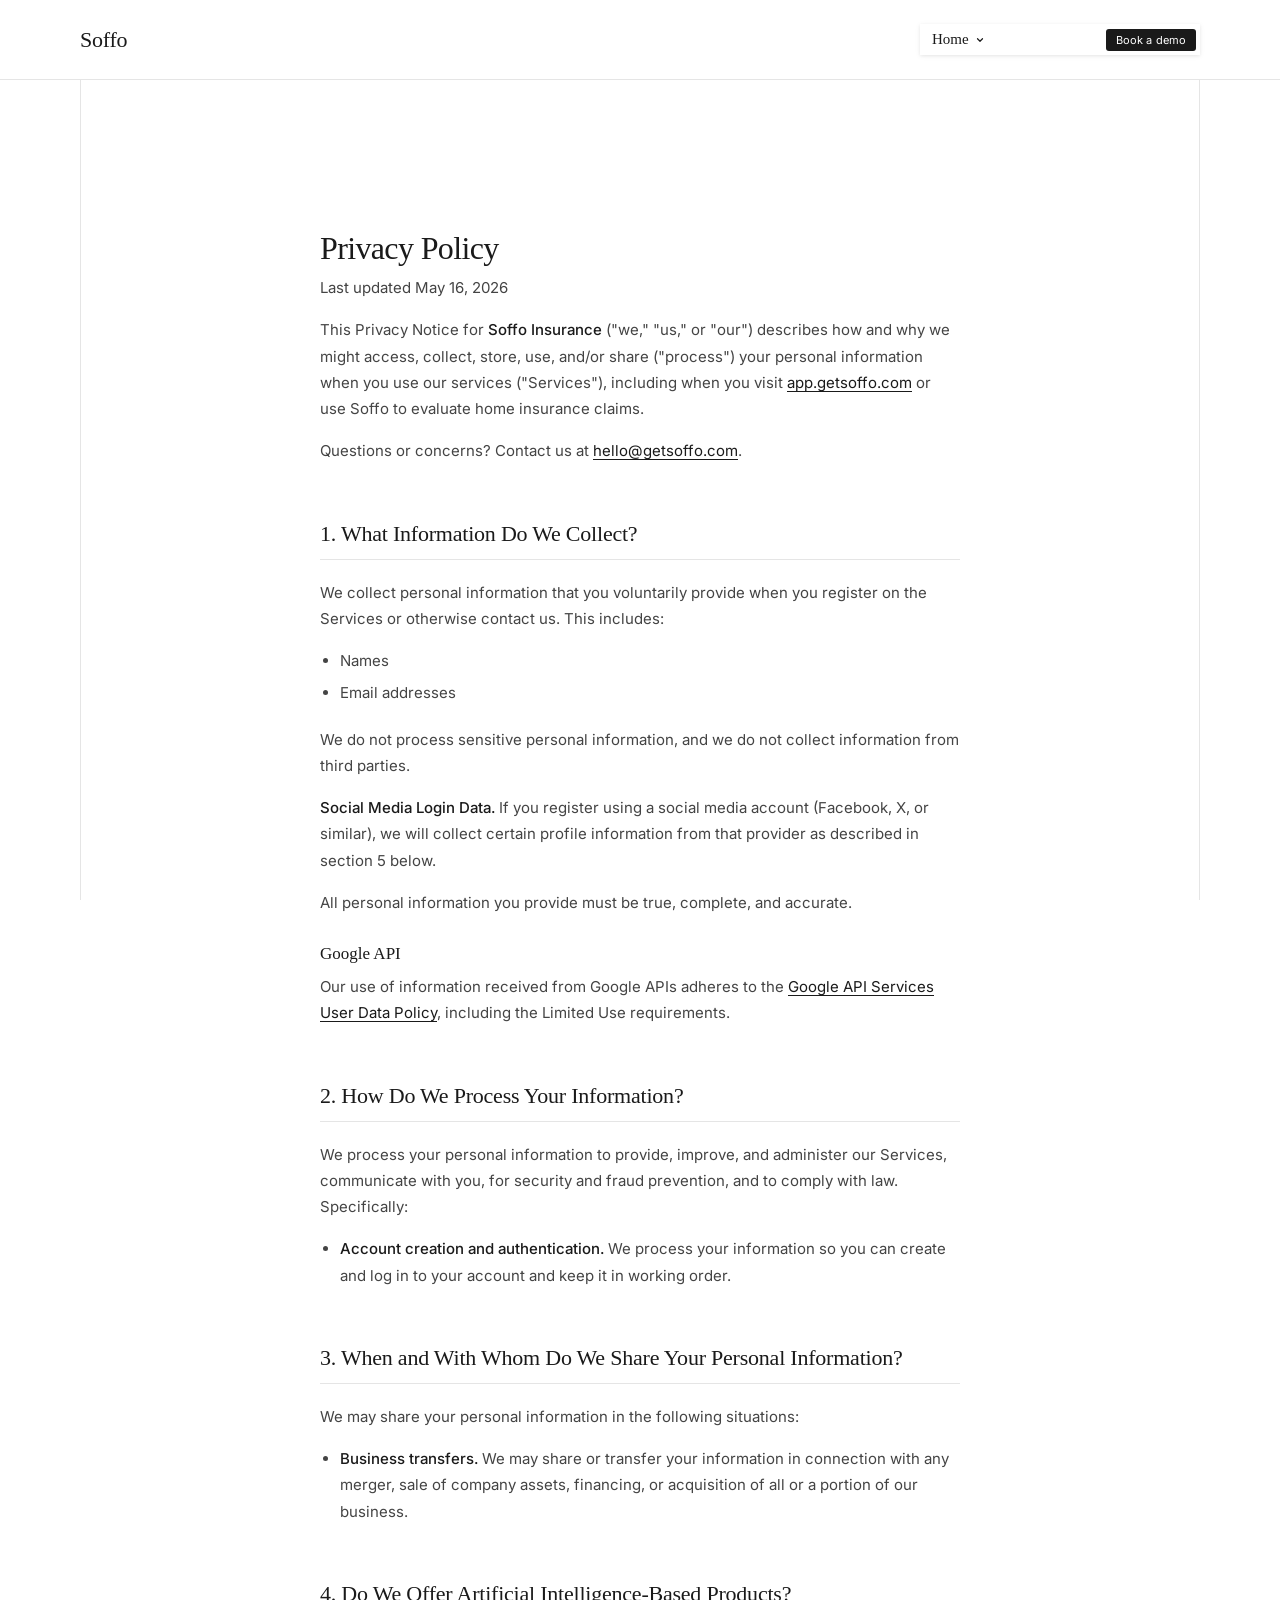
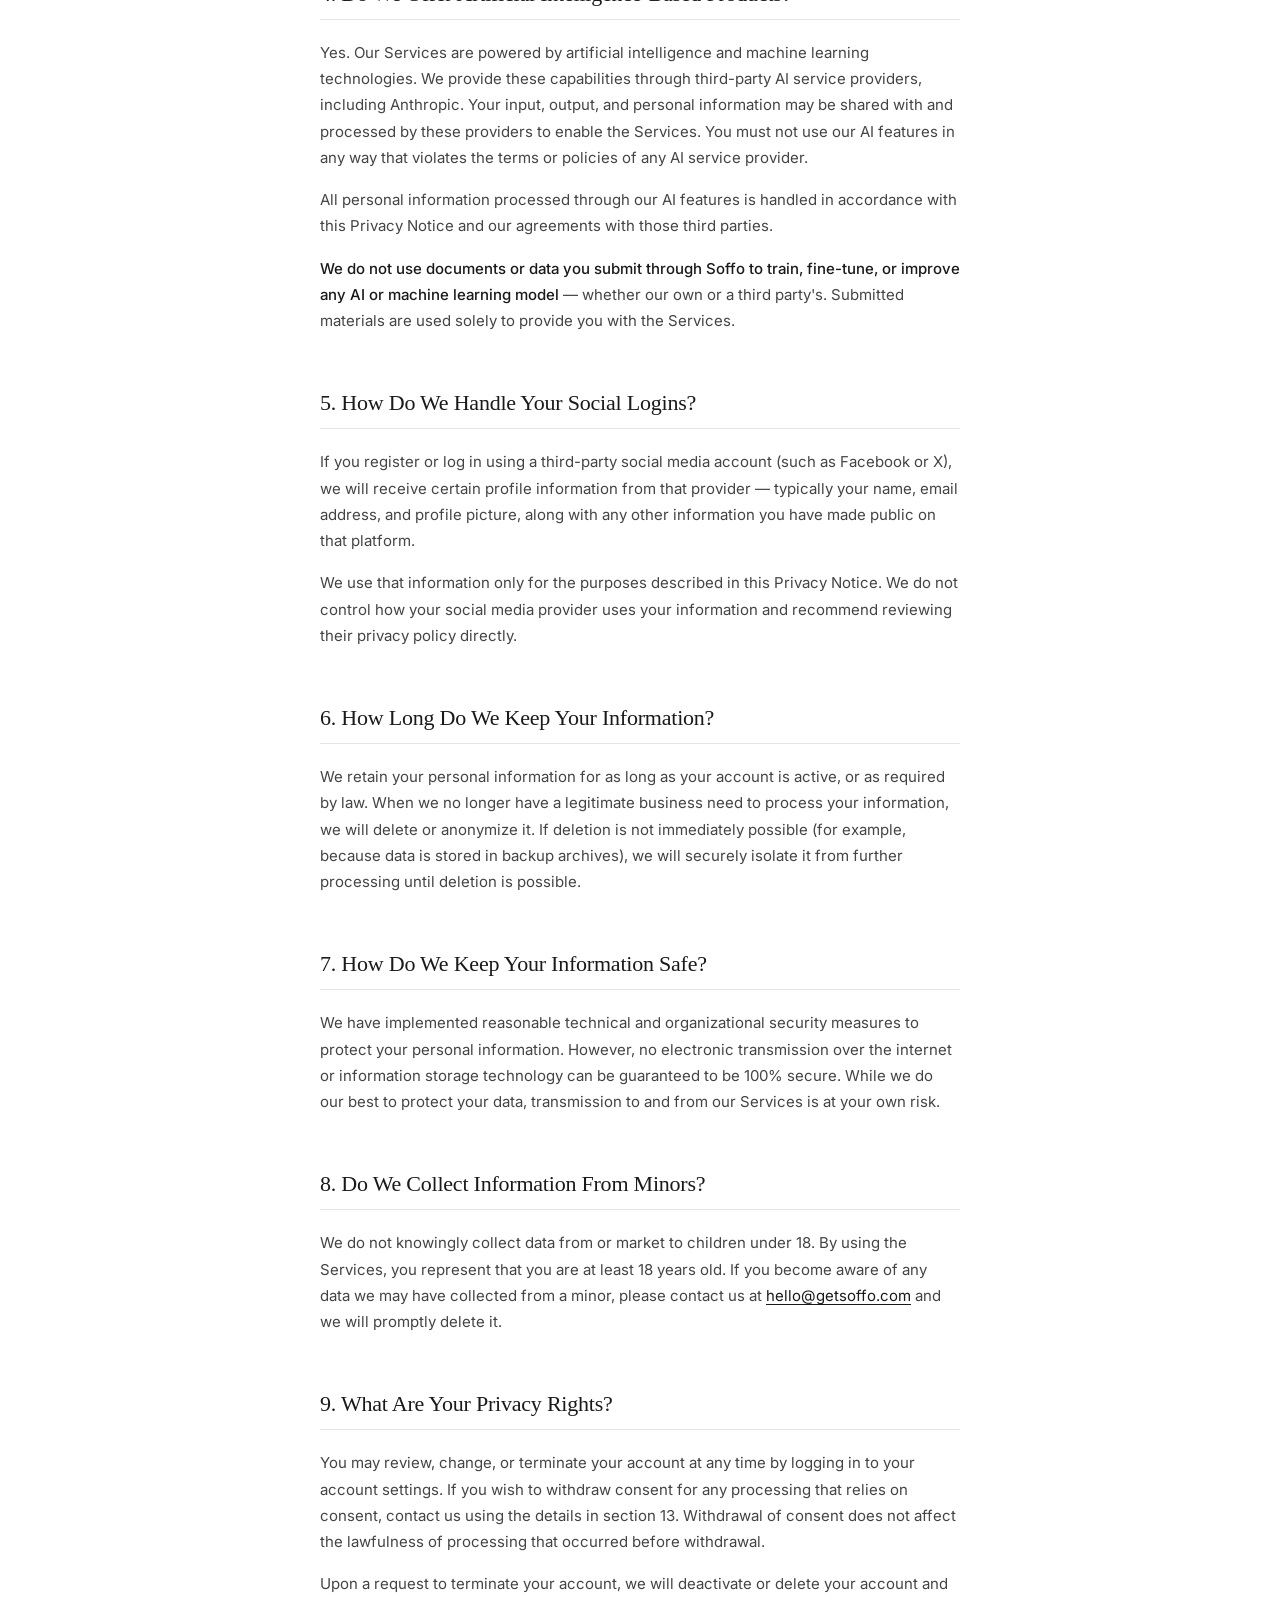
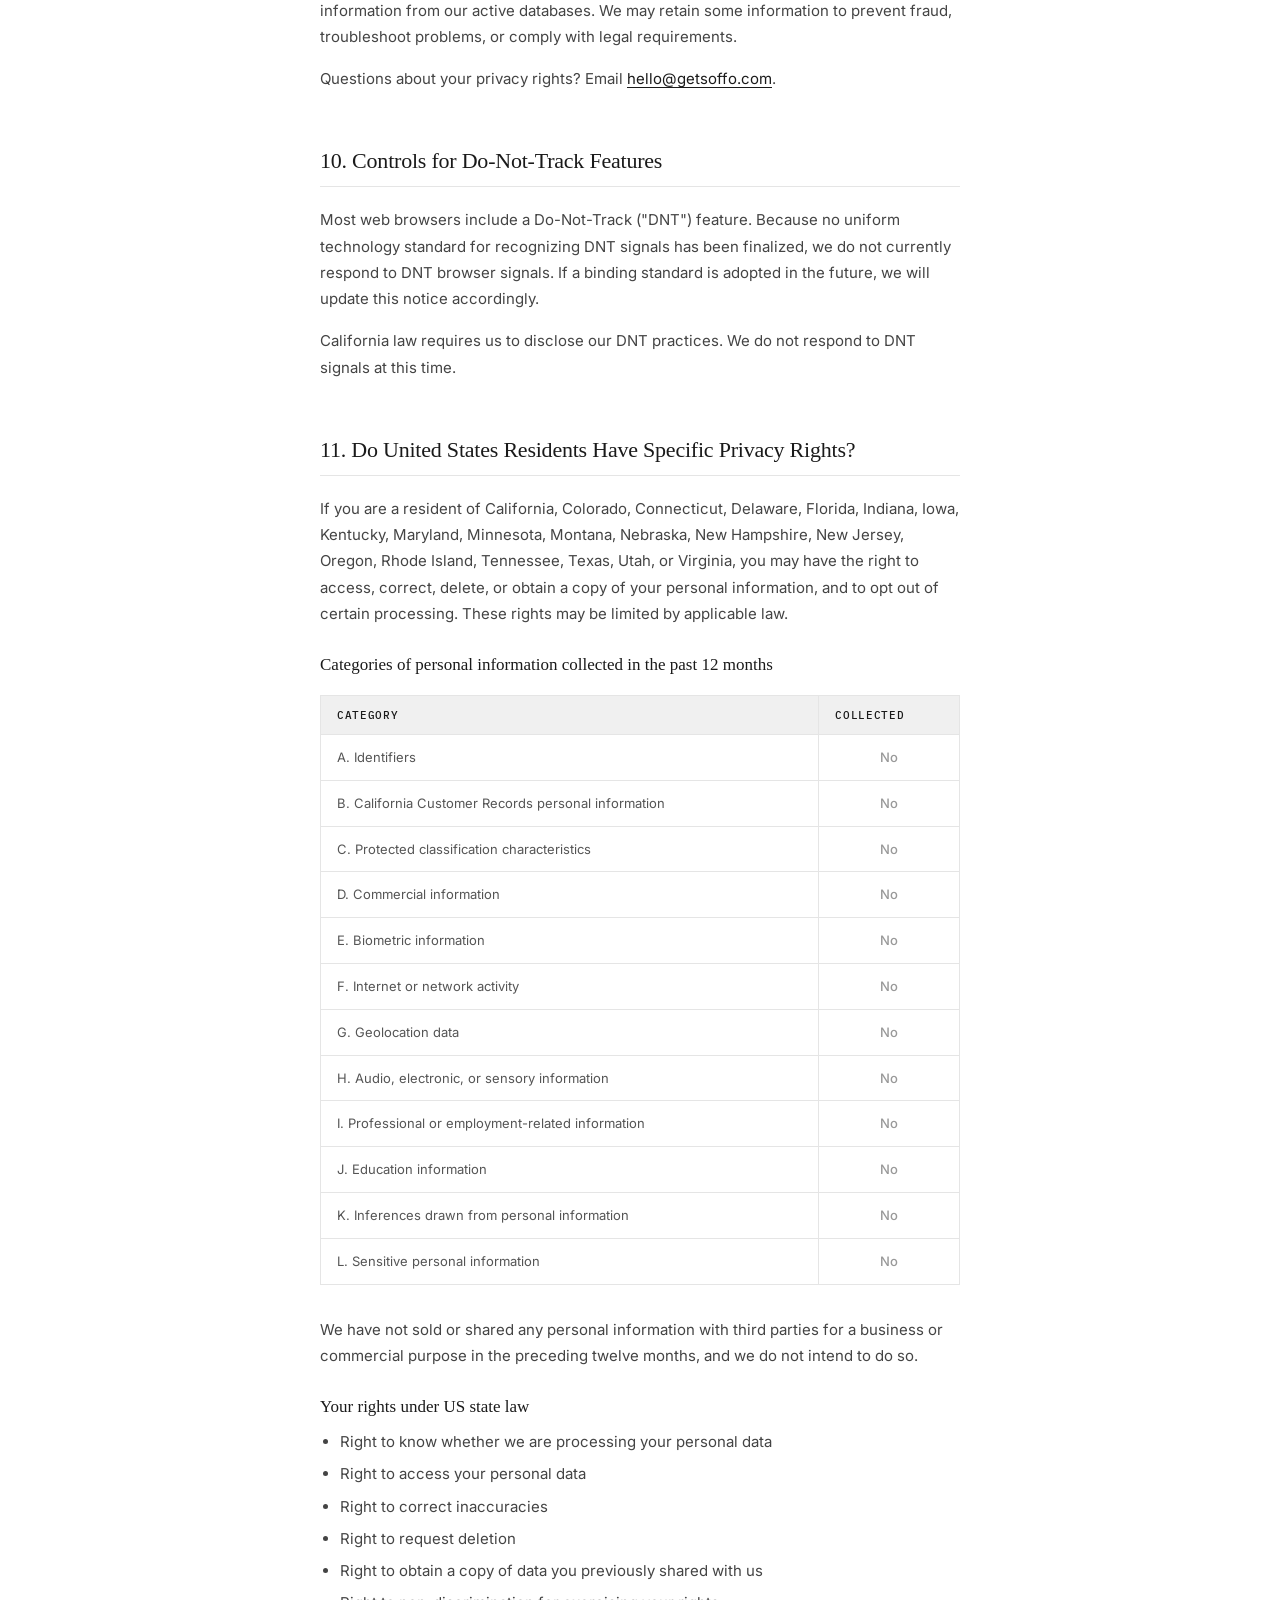
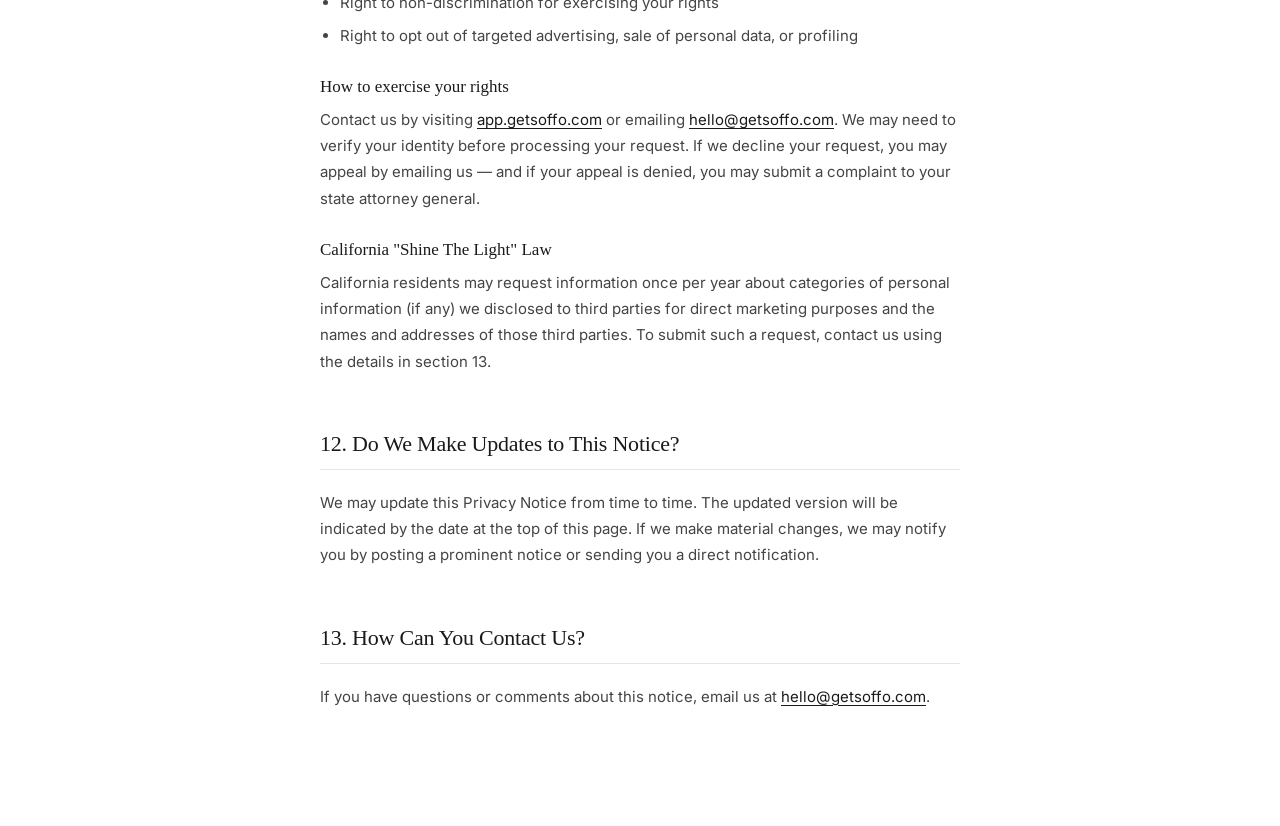
==== commit 14af040d: "Keep header border always visible on privacy page Co-Authored-By: Claude Sonnet 4.6 <noreply@anthrop" ====
--- a/privacy.html
+++ b/privacy.html
@@ -173,7 +173,7 @@
 </head>
 <body>
 
-  <header>
+  <header class="scrolled">
     <a href="/" class="logo">Soffo</a>
     <div class="header-right" id="headerRight">
       <div class="header-bar">
@@ -330,11 +330,7 @@
       }
     });
 
-    const headerEl = document.querySelector('header');
-    headerEl.classList.add('scrolled');
-    window.addEventListener('scroll', () => {
-      headerEl.classList.toggle('scrolled', window.scrollY > 0);
-    }, { passive: true });
+    document.querySelector('header').classList.add('scrolled');
   </script>
 
 </body>
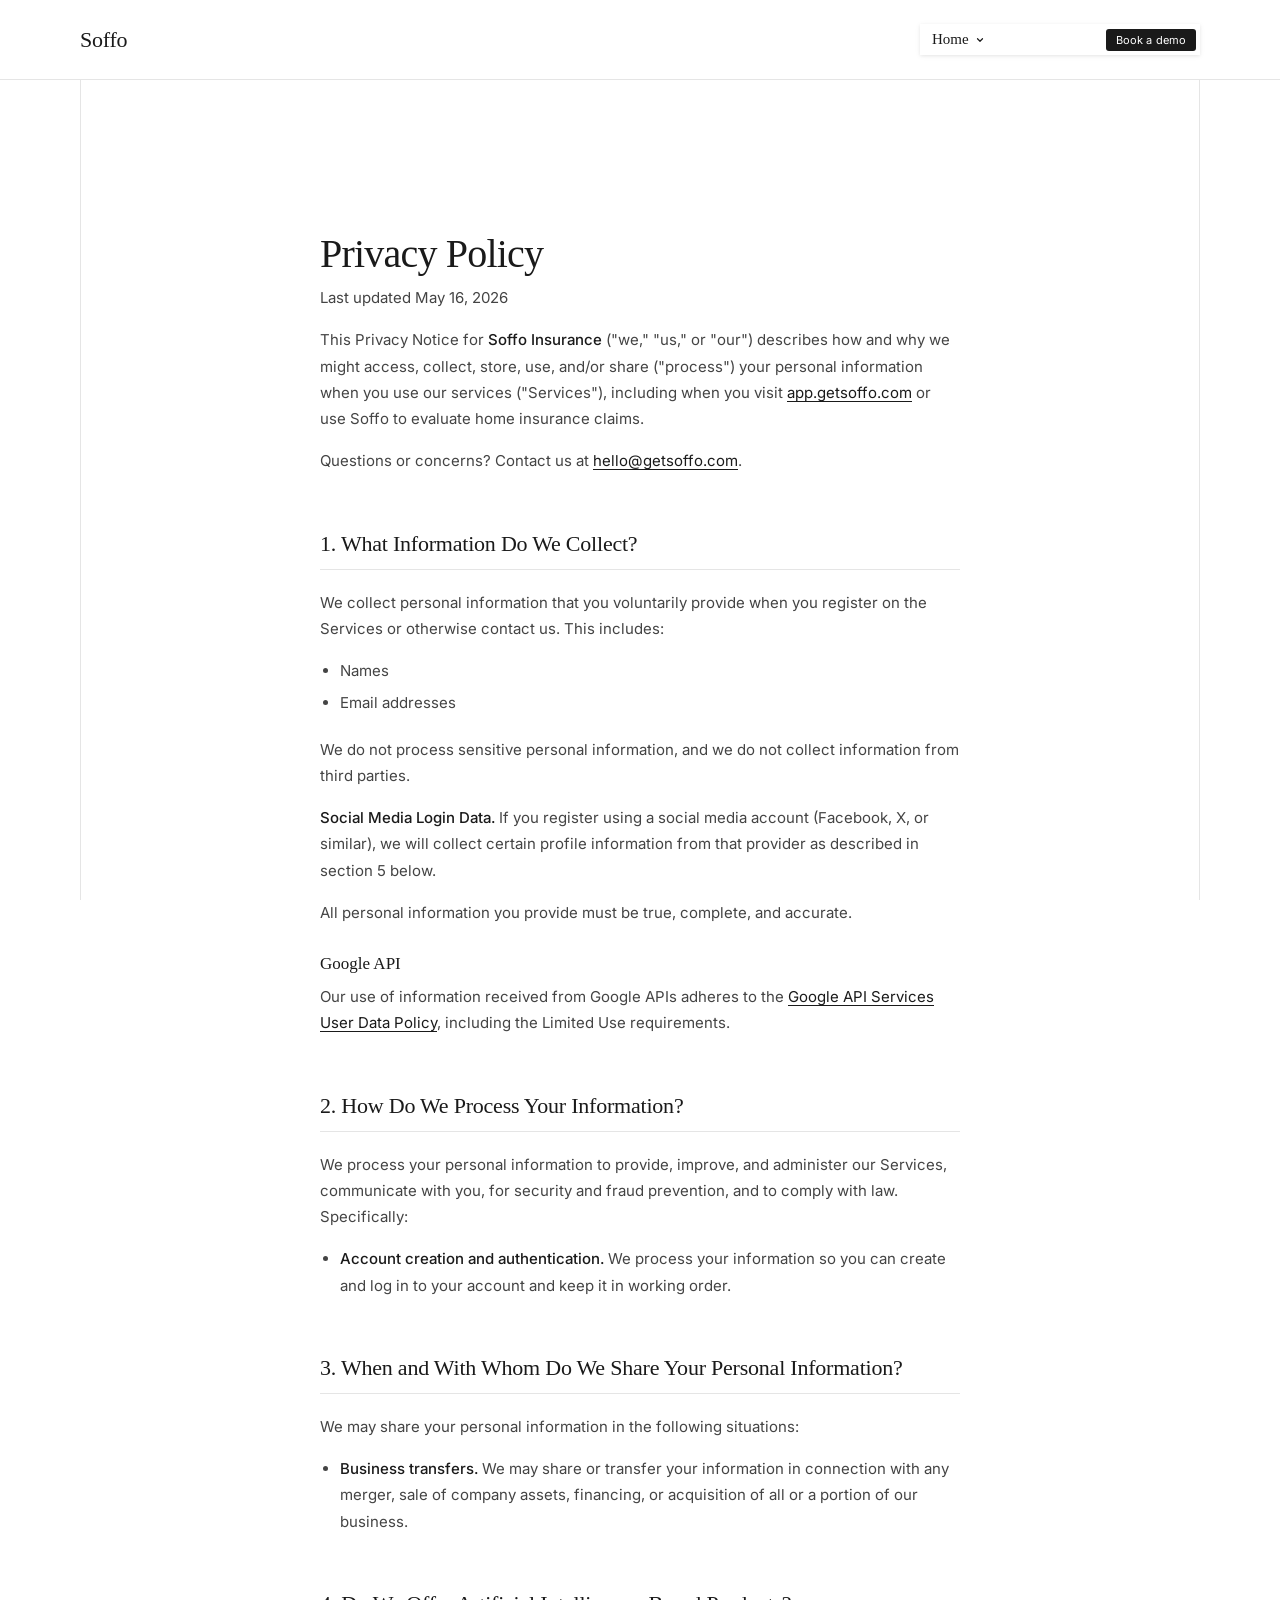
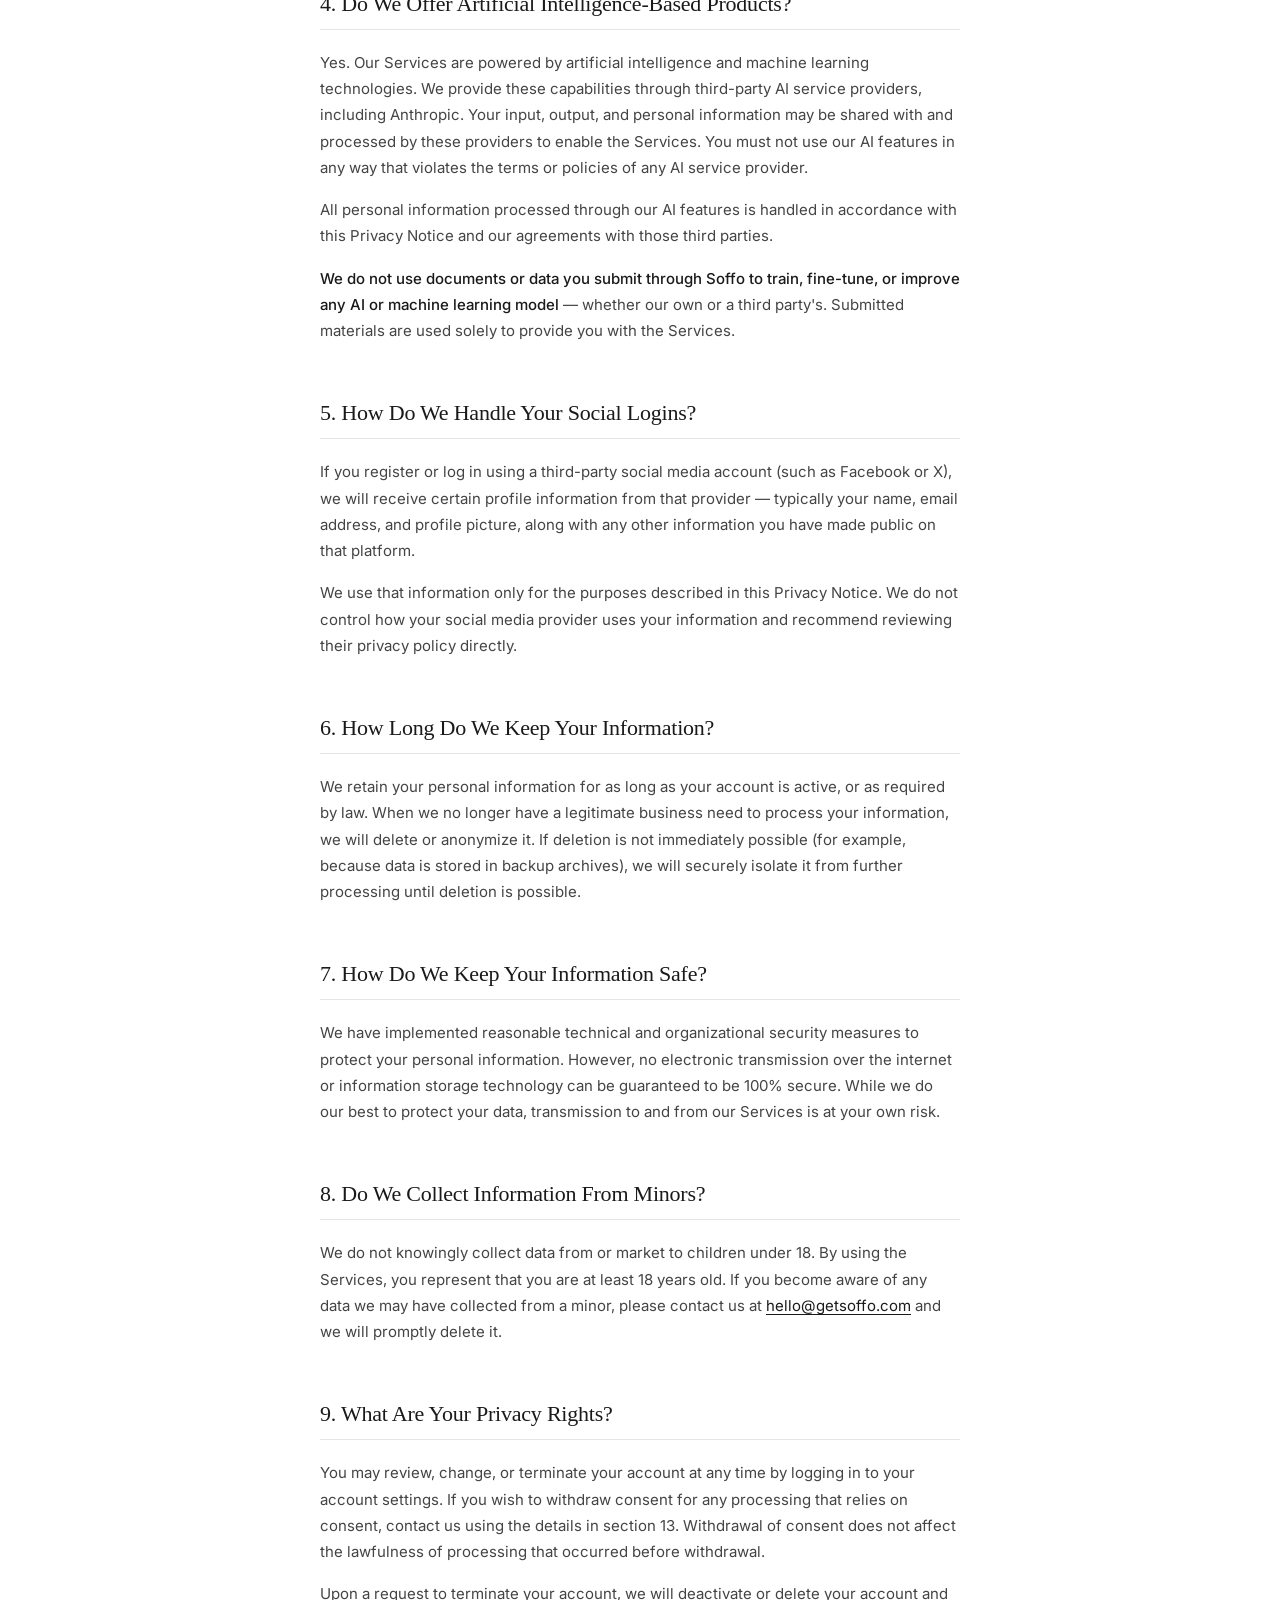
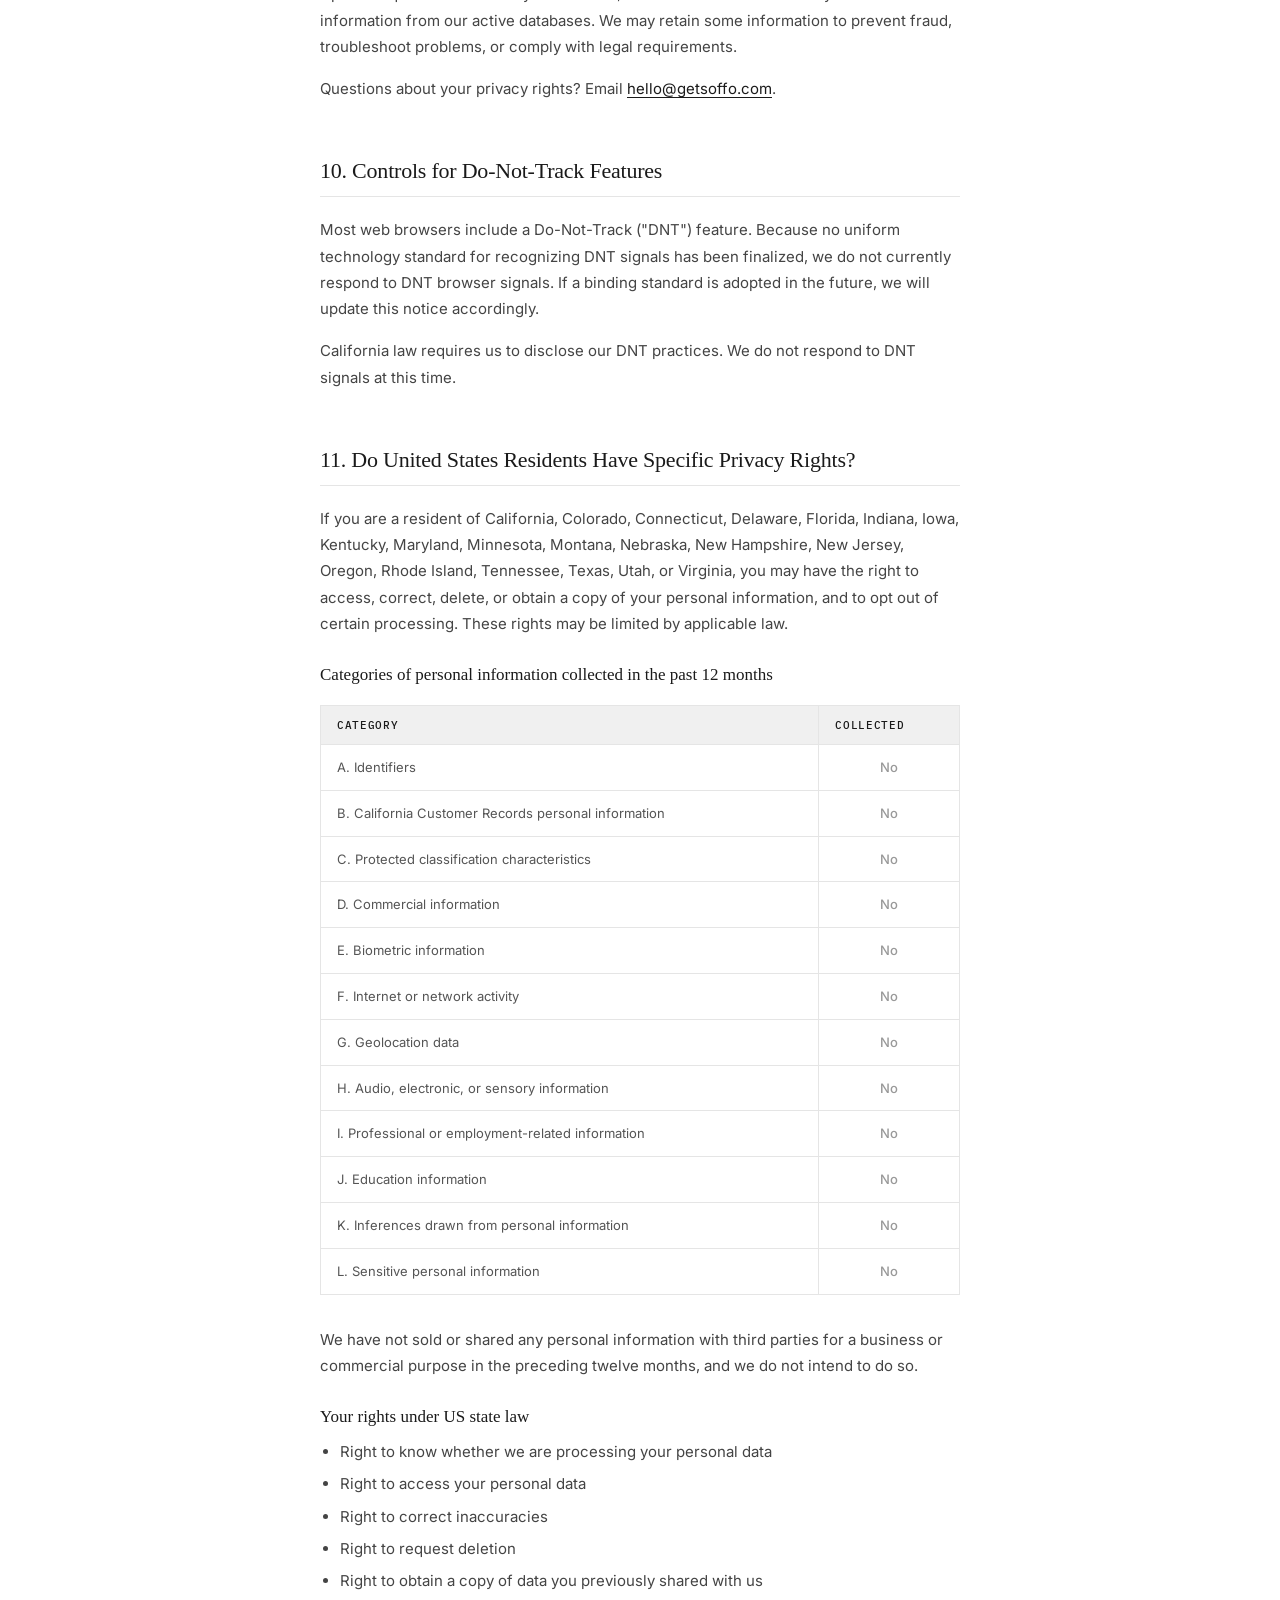
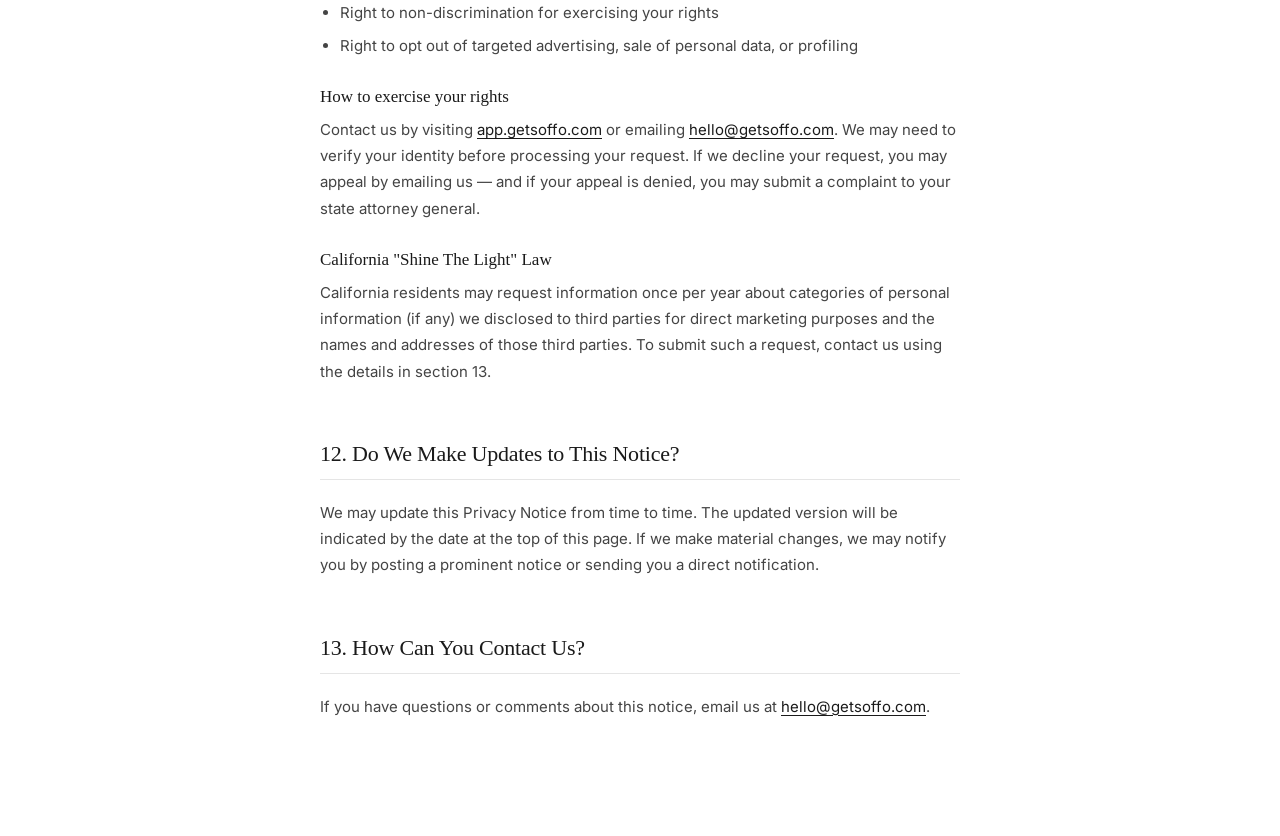
==== commit 1eefd55a: "Increase Privacy Policy title font size Co-Authored-By: Claude Sonnet 4.6 <noreply@anthropic.com>" ====
--- a/privacy.html
+++ b/privacy.html
@@ -39,7 +39,7 @@
 
     .privacy-wrap h1 {
       font-family: "Times New Roman", Times, Georgia, serif;
-      font-size: 32px;
+      font-size: 40px;
       font-weight: 400;
       letter-spacing: -0.02em;
       margin-bottom: 8px;
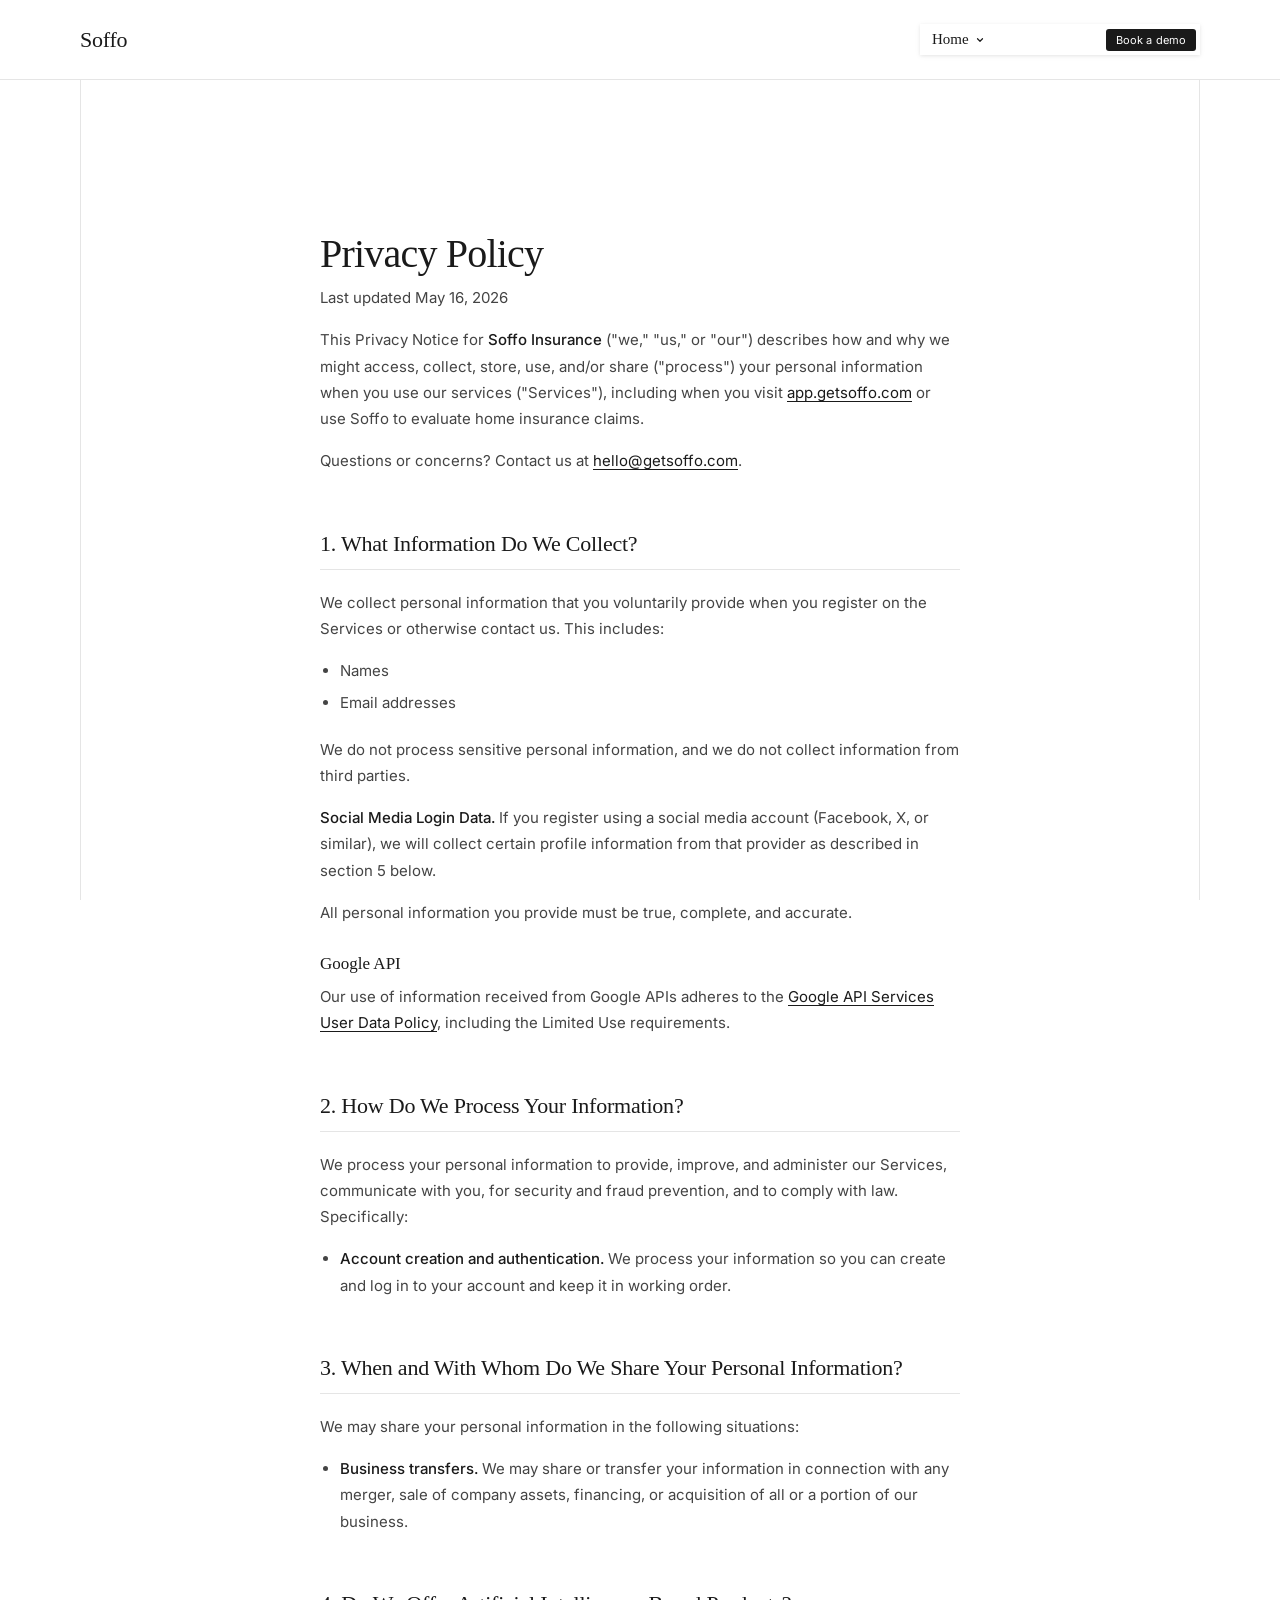
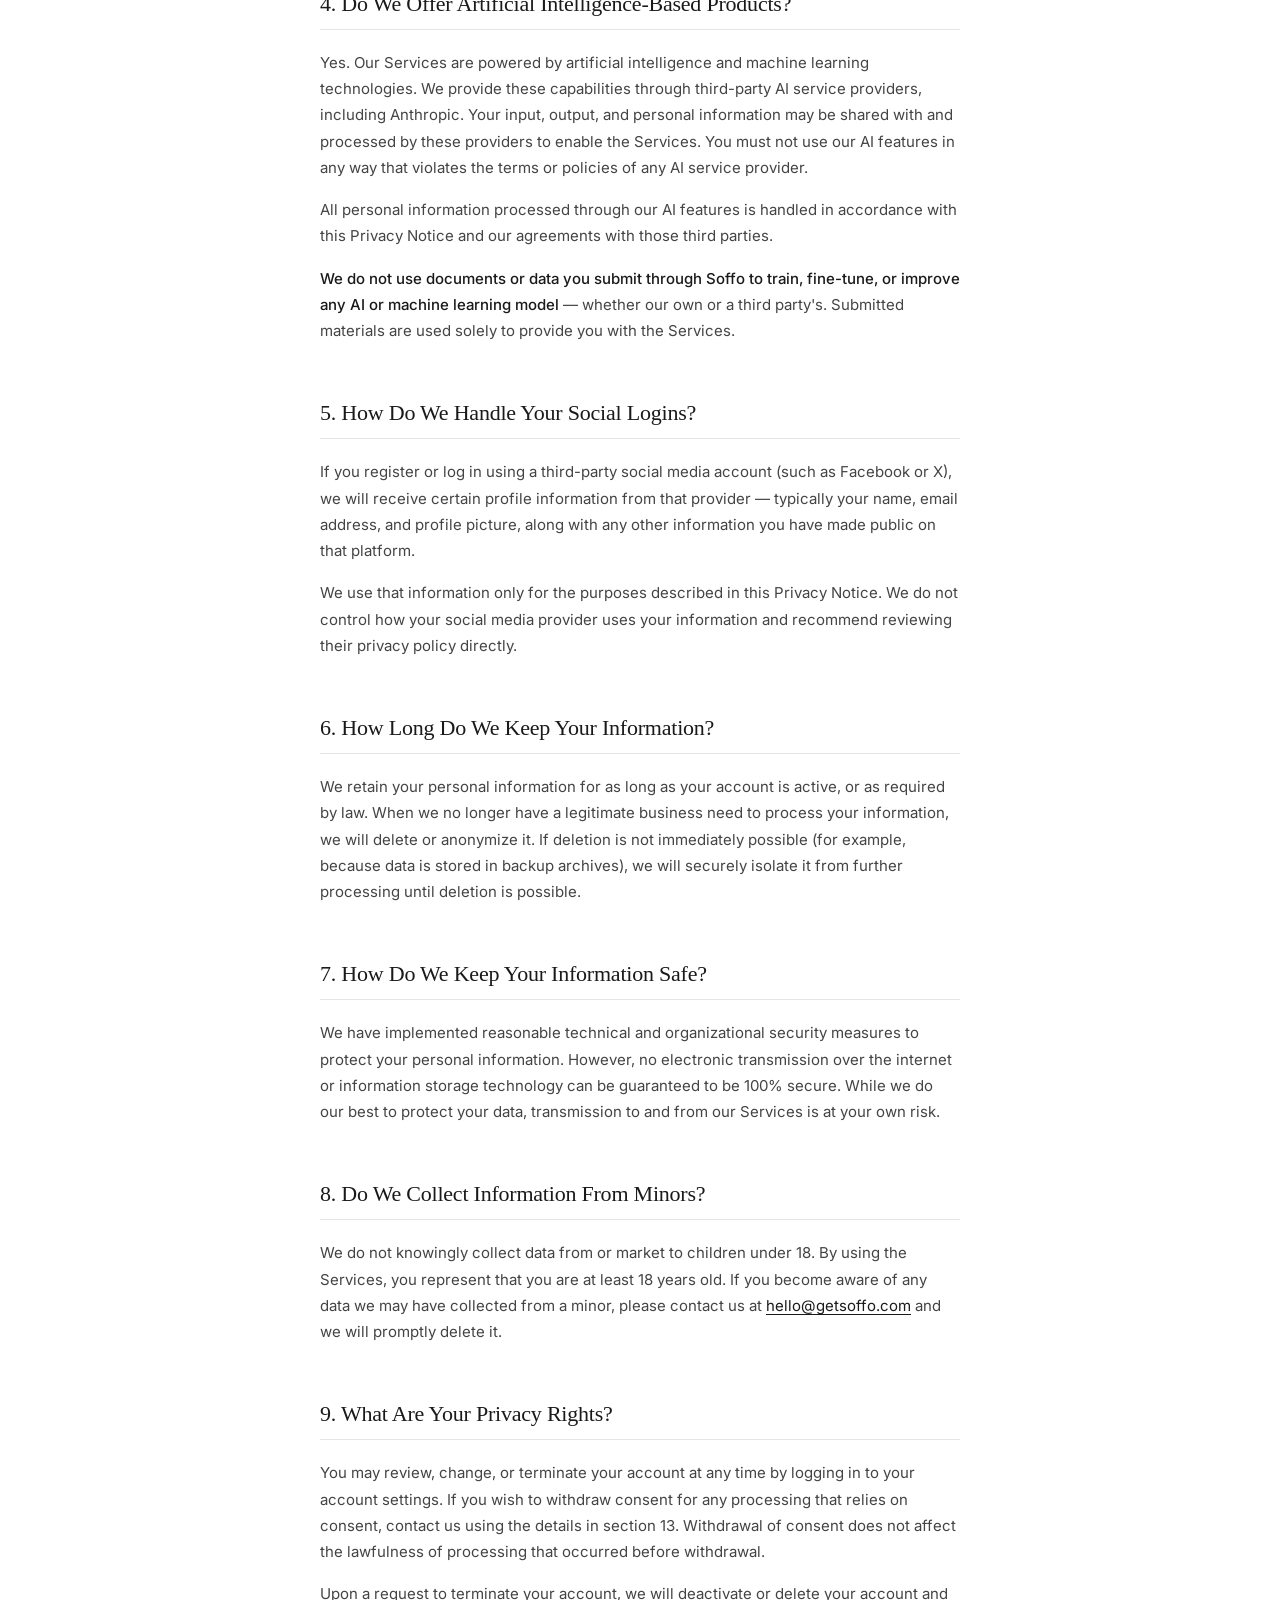
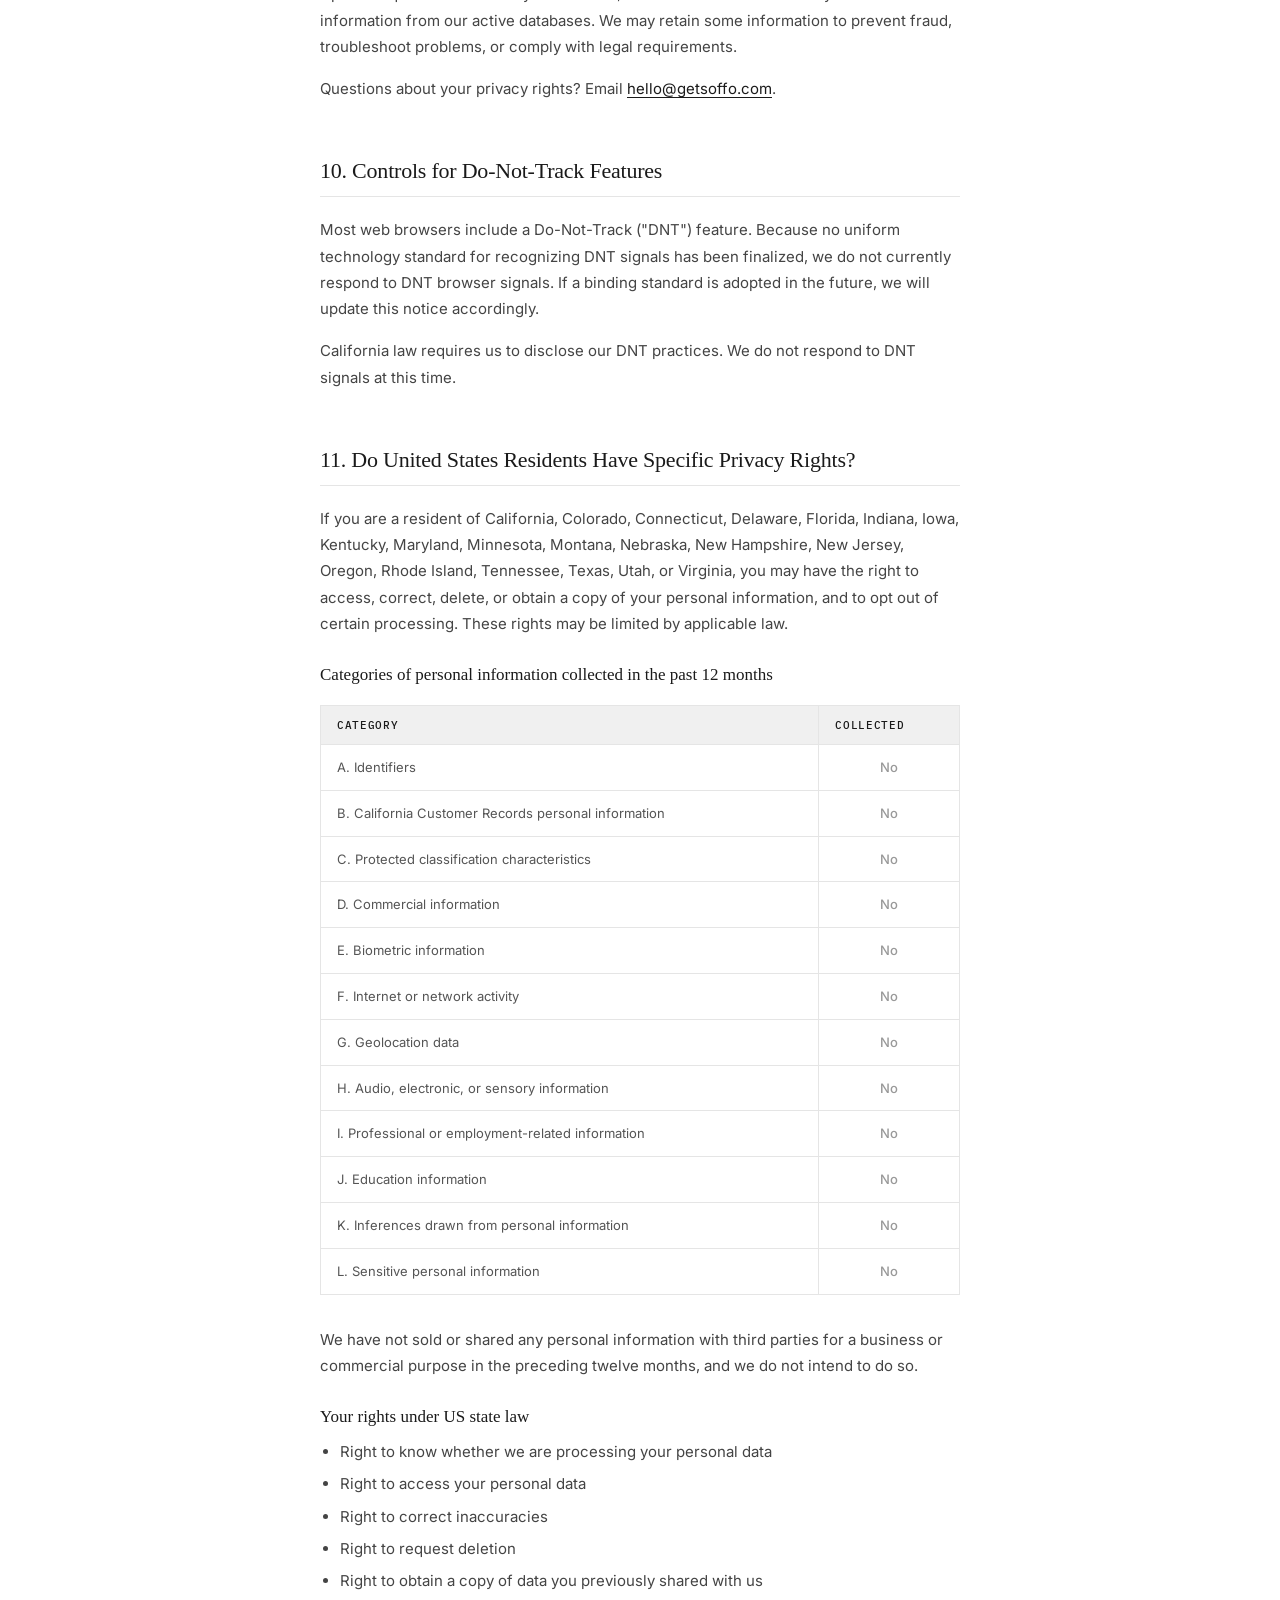
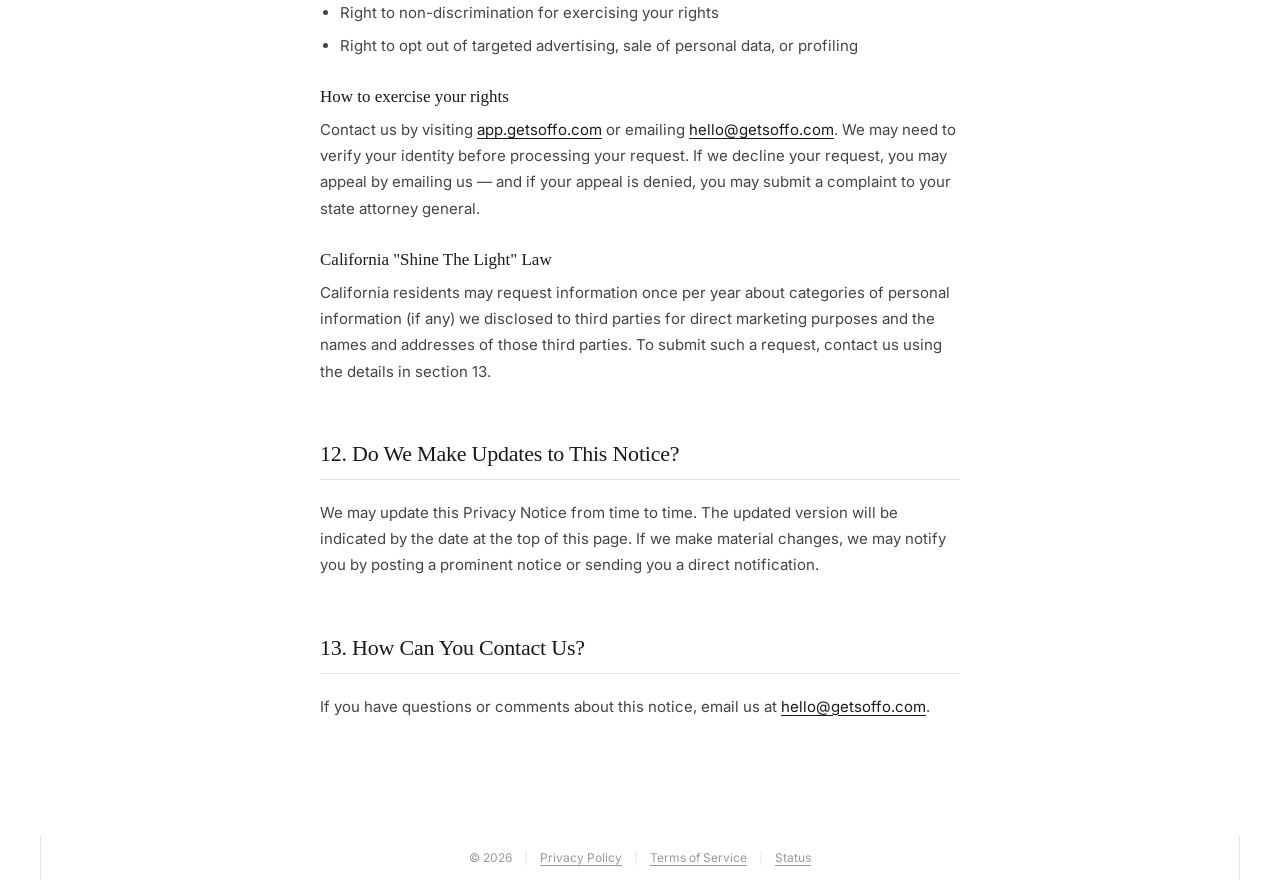
==== commit cf89b491: "Add footer and fix titles on privacy and terms pages Co-Authored-By: Claude Sonnet 4.6 <noreply@anth" ====
--- a/privacy.html
+++ b/privacy.html
@@ -3,7 +3,7 @@
 <head>
   <meta charset="UTF-8" />
   <meta name="viewport" content="width=device-width, initial-scale=1.0" />
-  <title>Privacy Policy — Soffo</title>
+  <title>getsoffo.com/privacy</title>
   <link rel="preconnect" href="https://fonts.googleapis.com">
   <link rel="preconnect" href="https://fonts.gstatic.com" crossorigin>
   <link href="https://fonts.googleapis.com/css2?family=IBM+Plex+Mono:wght@400;500&family=Inter:wght@400;500&display=swap" rel="stylesheet">
@@ -311,6 +311,18 @@
       <p>If you have questions or comments about this notice, email us at <a href="mailto:hello@getsoffo.com">hello@getsoffo.com</a>.</p>
 
     </div>
+
+    <footer class="footer content-border" style="margin-left:-40px;margin-right:-40px;">
+      <div class="footer-copy" style="justify-content:center;gap:12px;">
+        <span>&copy; 2026</span>
+        <span style="color:var(--border);">|</span>
+        <a href="/privacy" style="color:var(--muted);text-decoration:underline;text-underline-offset:3px;">Privacy Policy</a>
+        <span style="color:var(--border);">|</span>
+        <a href="/terms" style="color:var(--muted);text-decoration:underline;text-underline-offset:3px;">Terms of Service</a>
+        <span style="color:var(--border);">|</span>
+        <a href="https://status.getsoffo.com" target="_blank" rel="noopener" style="color:var(--muted);text-decoration:underline;text-underline-offset:3px;">Status</a>
+      </div>
+    </footer>
   </main>
 
   <script>
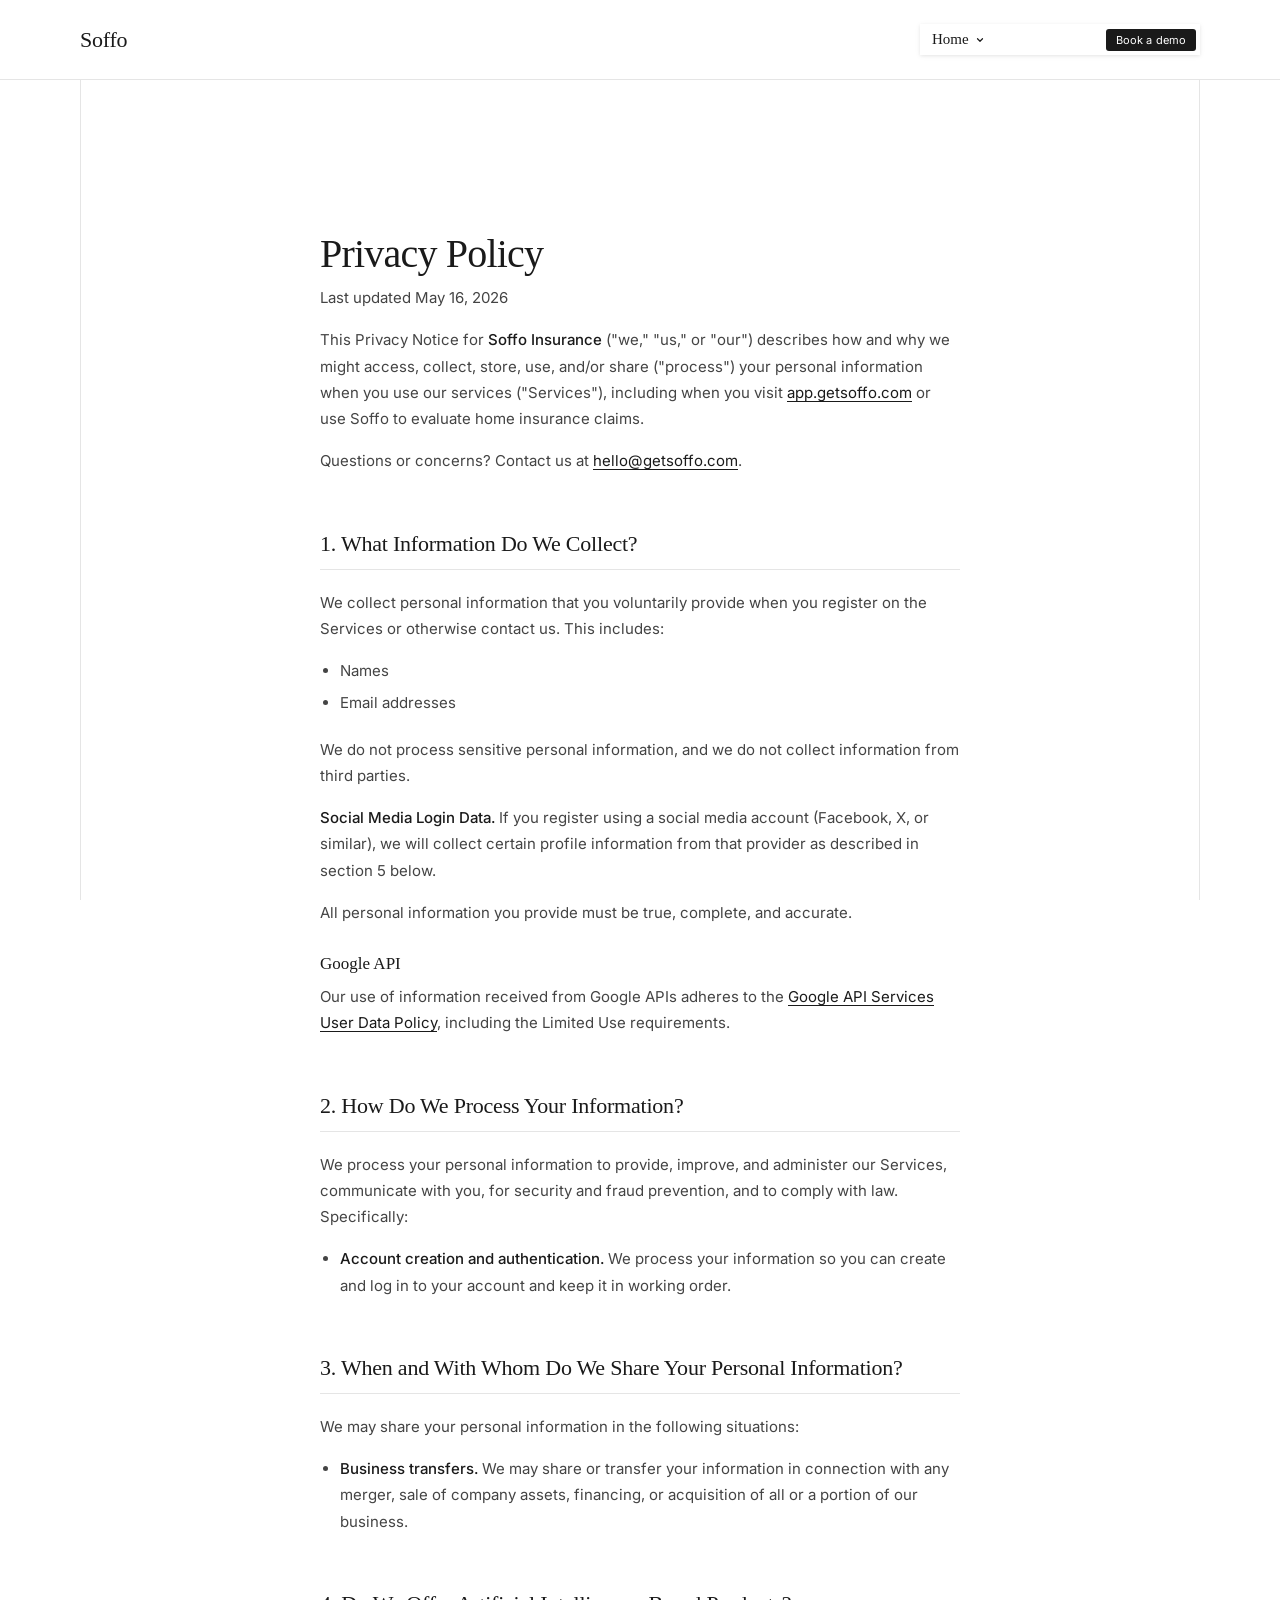
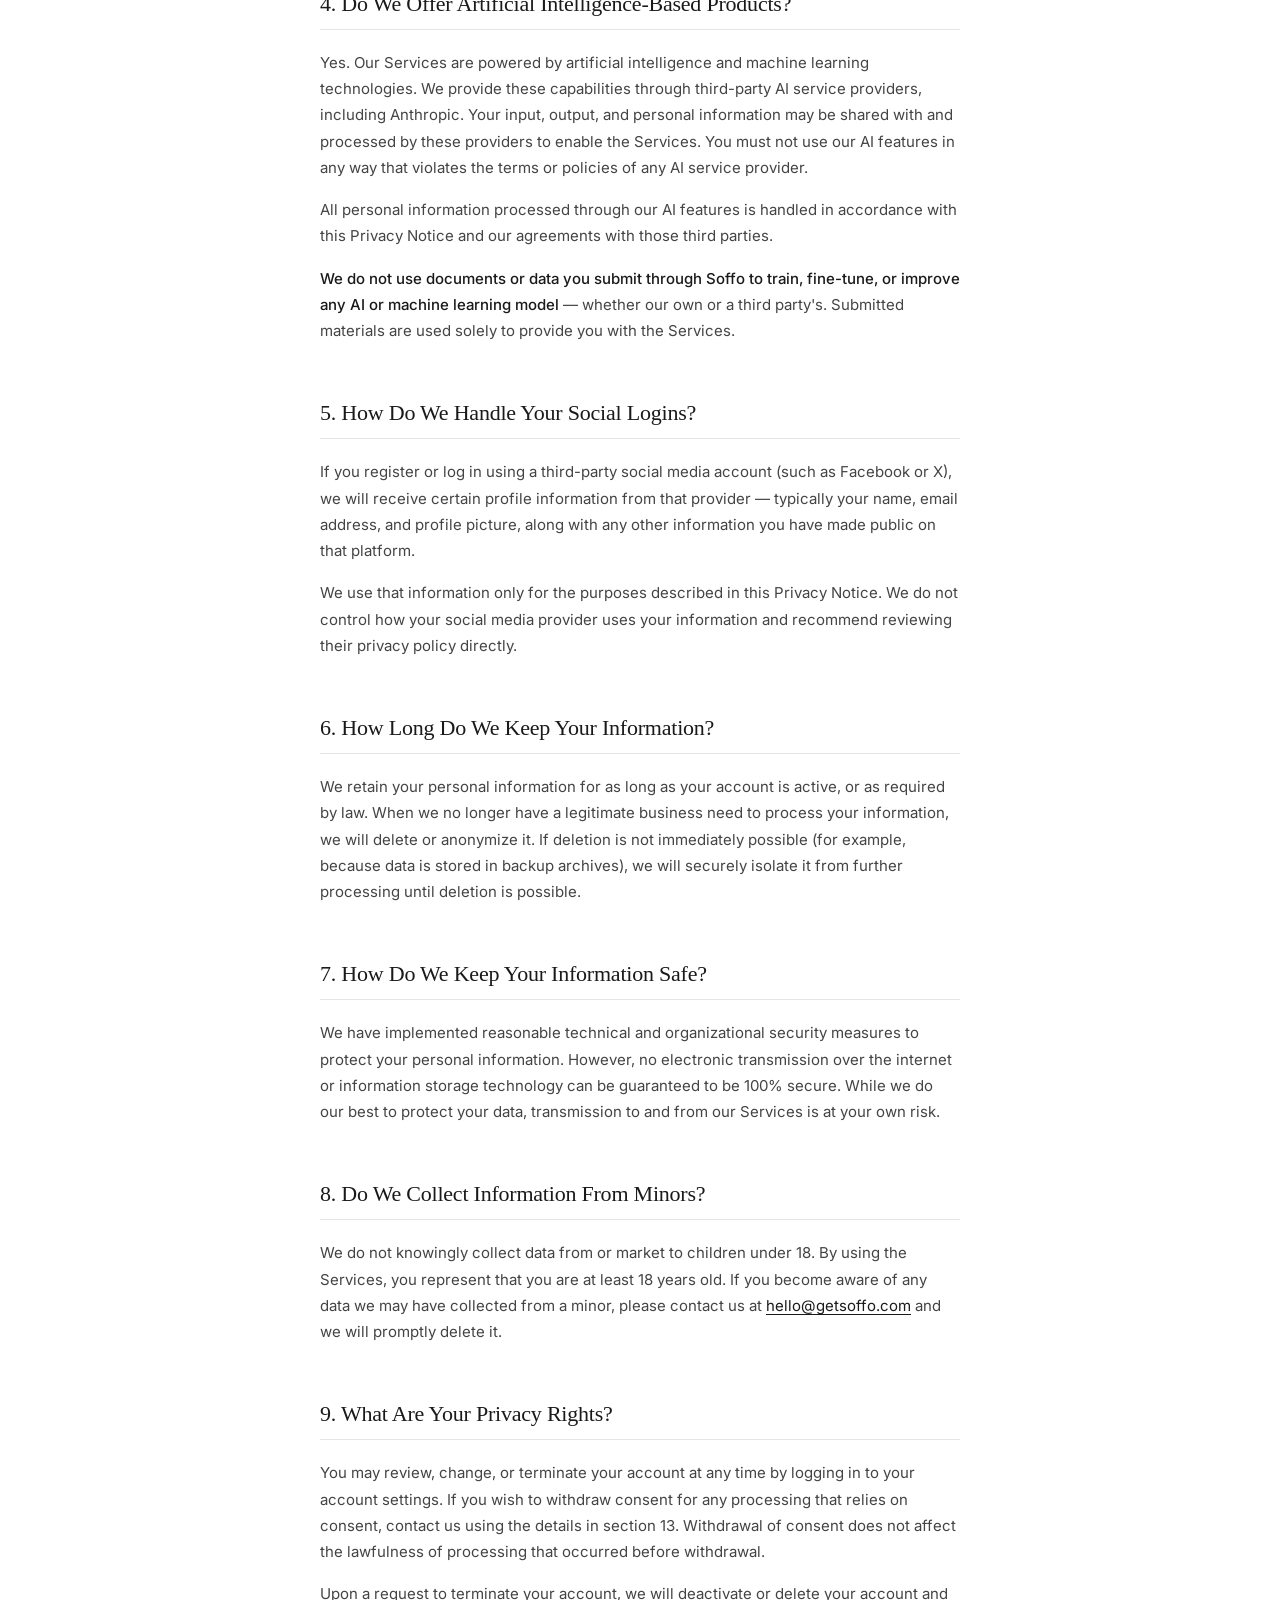
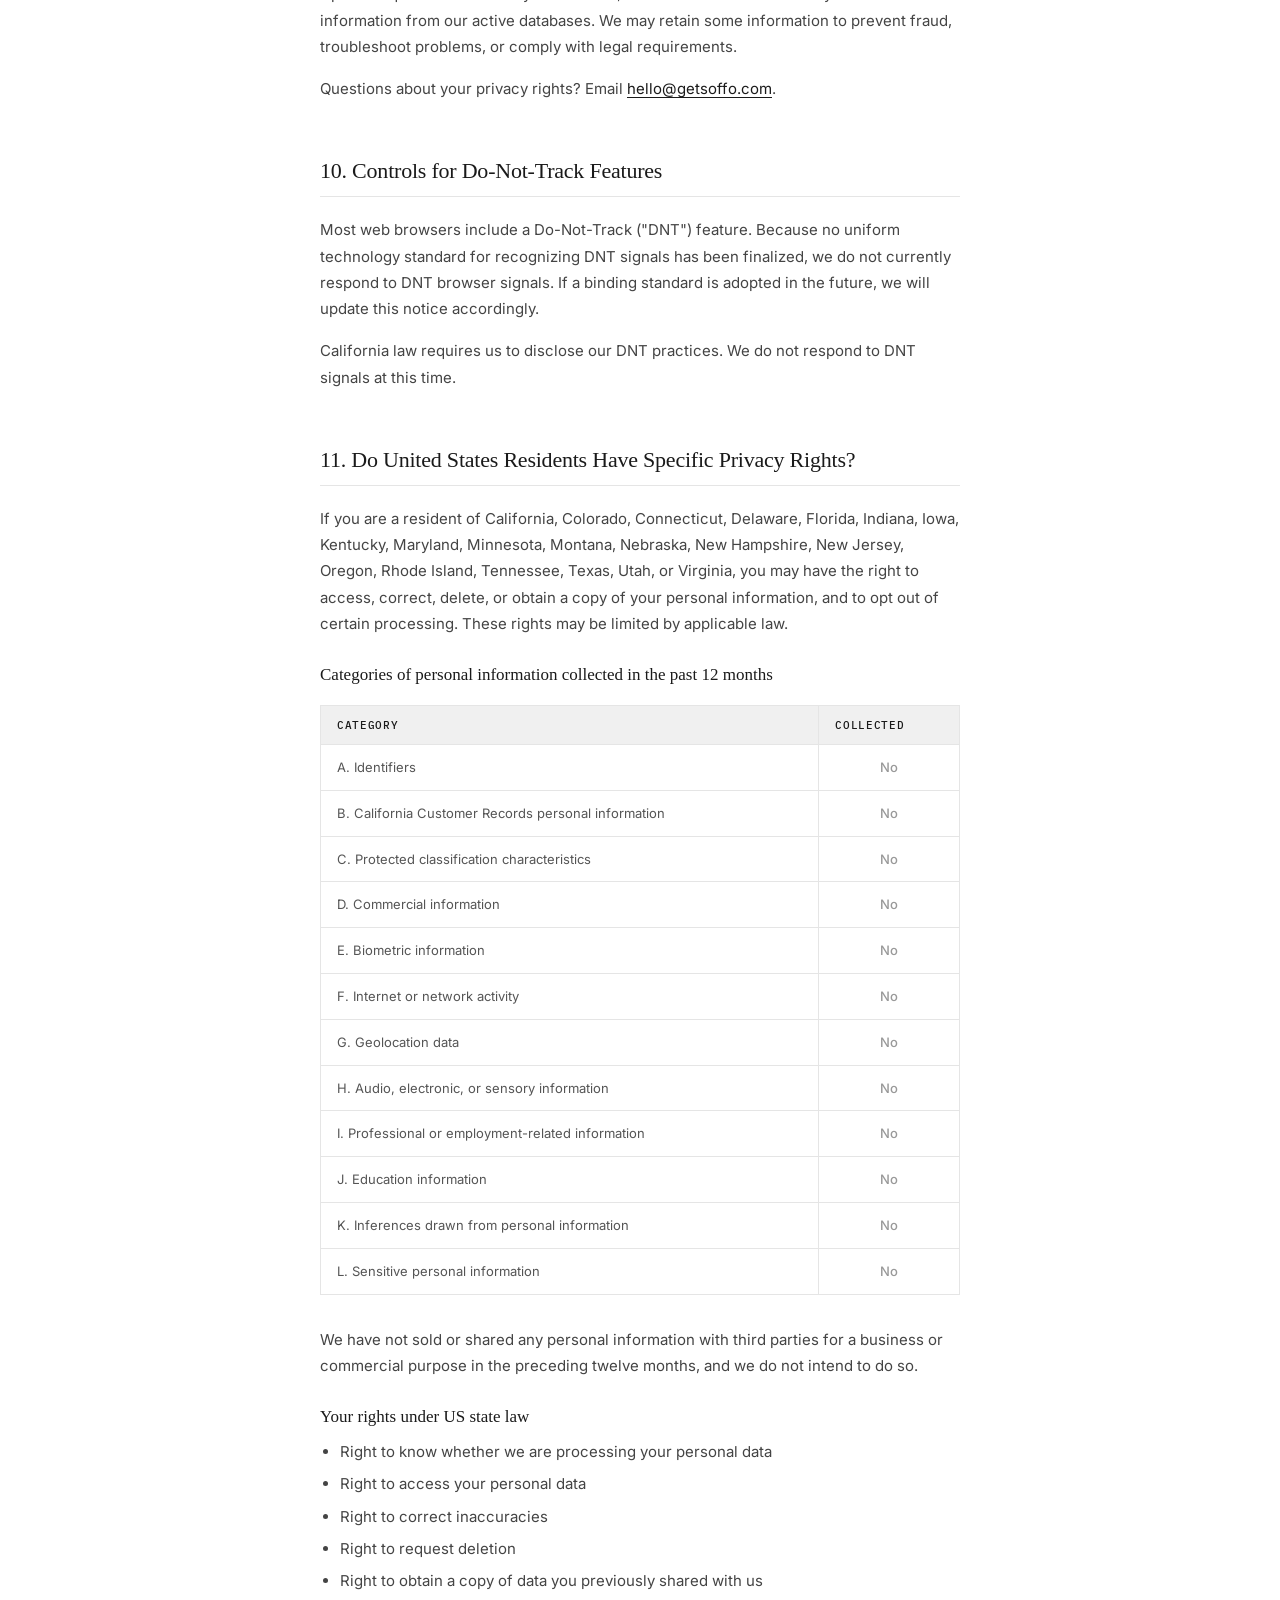
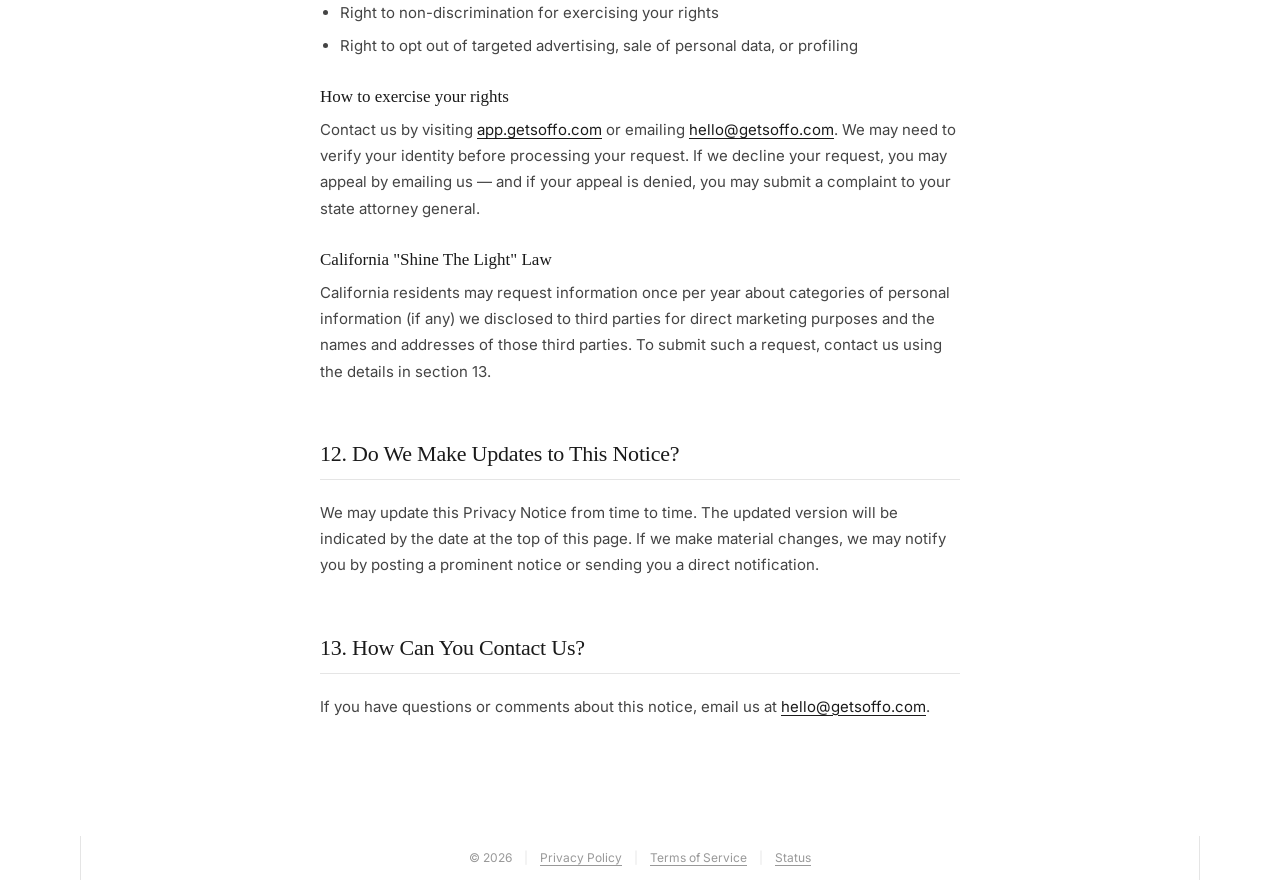
==== commit ce3fa691: "Fix footer position and vertical grid lines on privacy and terms pages Co-Authored-By: Claude Sonnet" ====
--- a/privacy.html
+++ b/privacy.html
@@ -311,19 +311,19 @@
       <p>If you have questions or comments about this notice, email us at <a href="mailto:hello@getsoffo.com">hello@getsoffo.com</a>.</p>
 
     </div>
-
-    <footer class="footer content-border" style="margin-left:-40px;margin-right:-40px;">
-      <div class="footer-copy" style="justify-content:center;gap:12px;">
-        <span>&copy; 2026</span>
-        <span style="color:var(--border);">|</span>
-        <a href="/privacy" style="color:var(--muted);text-decoration:underline;text-underline-offset:3px;">Privacy Policy</a>
-        <span style="color:var(--border);">|</span>
-        <a href="/terms" style="color:var(--muted);text-decoration:underline;text-underline-offset:3px;">Terms of Service</a>
-        <span style="color:var(--border);">|</span>
-        <a href="https://status.getsoffo.com" target="_blank" rel="noopener" style="color:var(--muted);text-decoration:underline;text-underline-offset:3px;">Status</a>
-      </div>
-    </footer>
   </main>
+
+  <footer class="footer content-border">
+    <div class="footer-copy" style="justify-content:center;gap:12px;margin-left:0;margin-right:0;padding-left:80px;padding-right:80px;">
+      <span>&copy; 2026</span>
+      <span style="color:var(--border);">|</span>
+      <a href="/privacy" style="color:var(--muted);text-decoration:underline;text-underline-offset:3px;">Privacy Policy</a>
+      <span style="color:var(--border);">|</span>
+      <a href="/terms" style="color:var(--muted);text-decoration:underline;text-underline-offset:3px;">Terms of Service</a>
+      <span style="color:var(--border);">|</span>
+      <a href="https://status.getsoffo.com" target="_blank" rel="noopener" style="color:var(--muted);text-decoration:underline;text-underline-offset:3px;">Status</a>
+    </div>
+  </footer>
 
   <script>
     const navToggle = document.getElementById('navToggle');
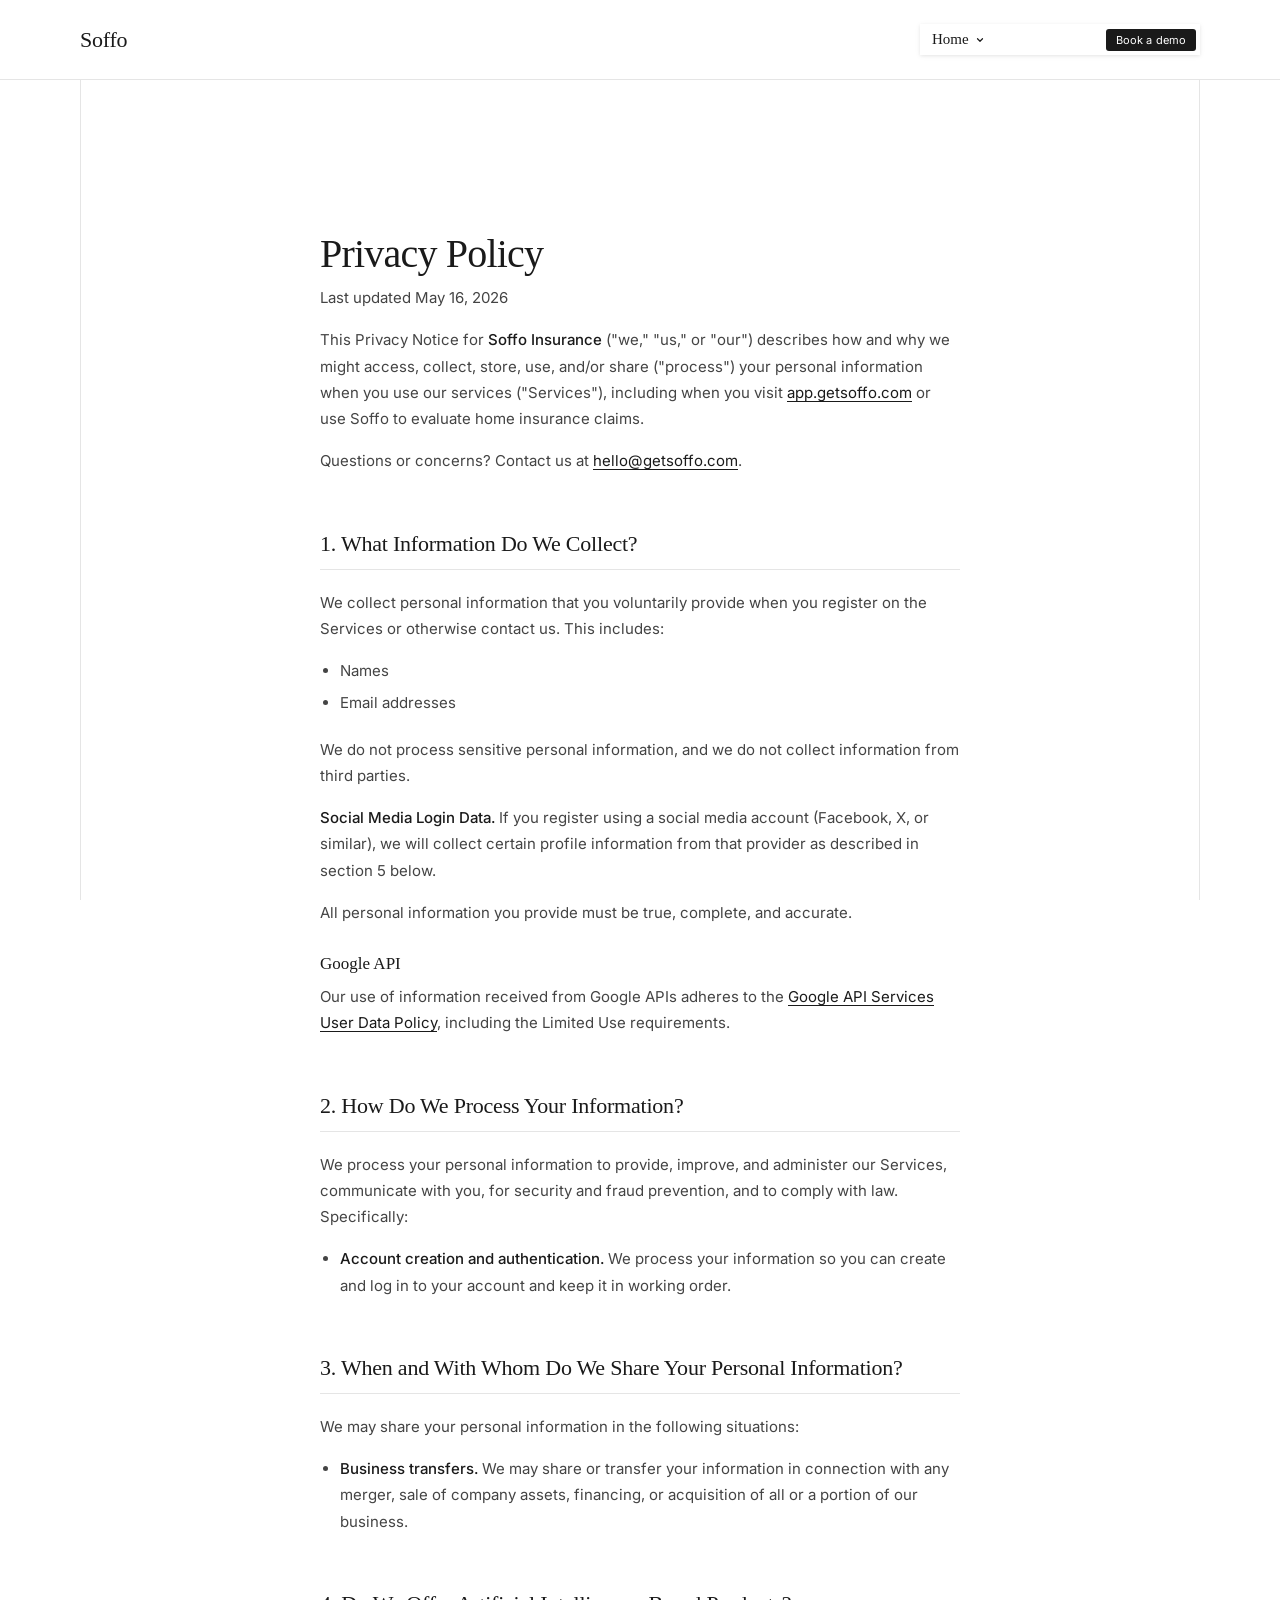
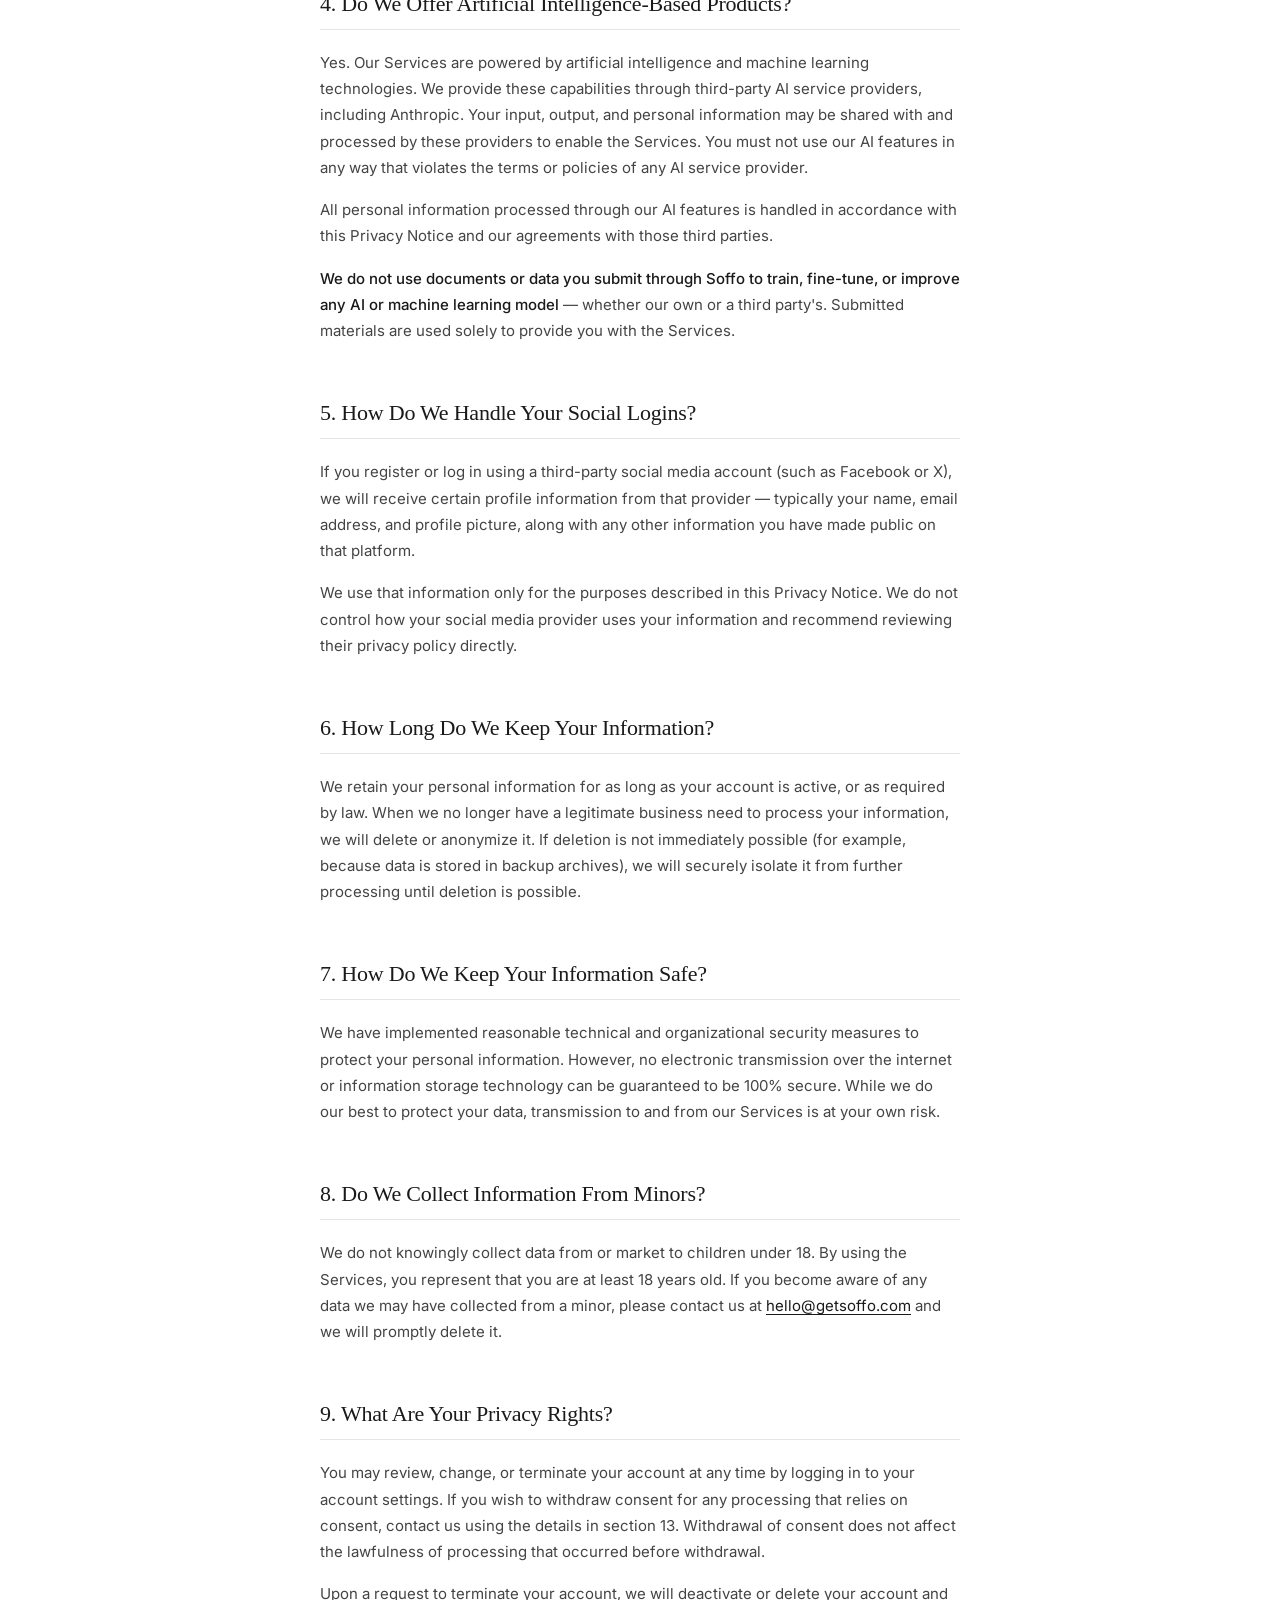
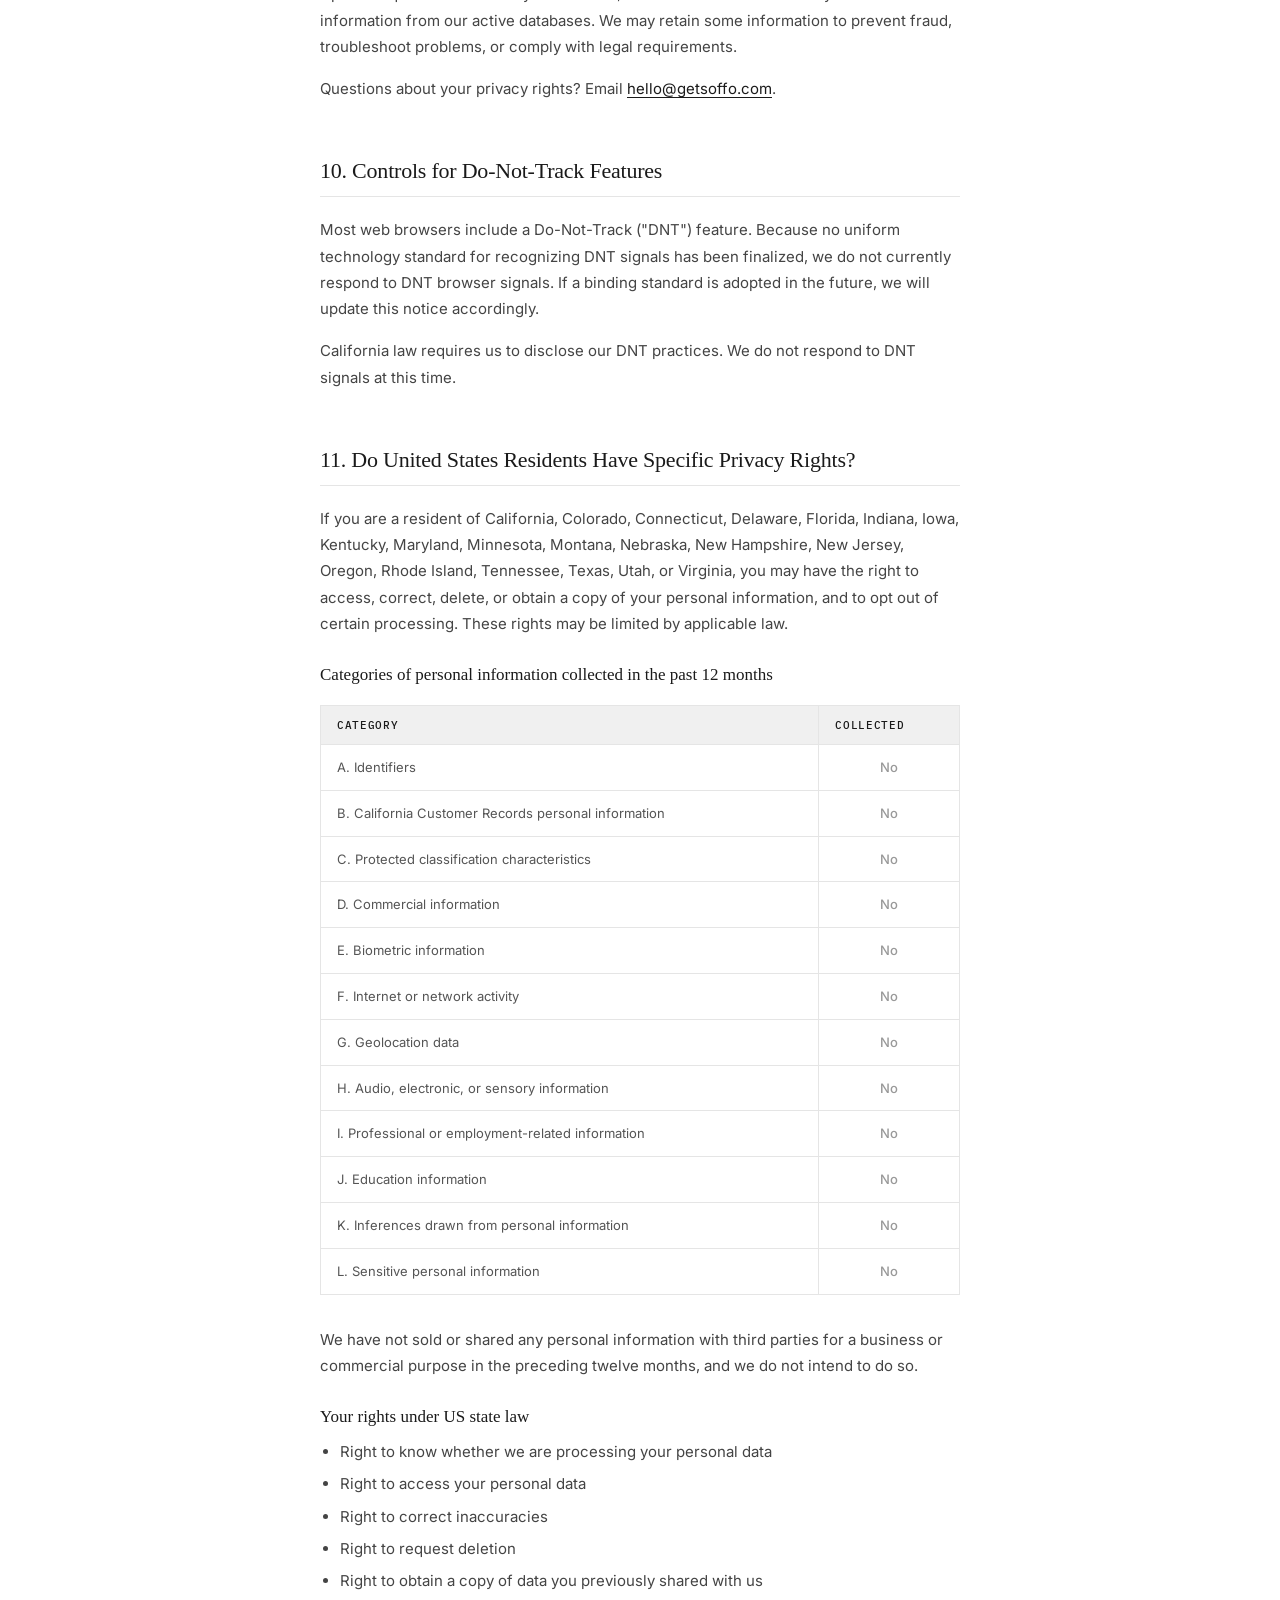
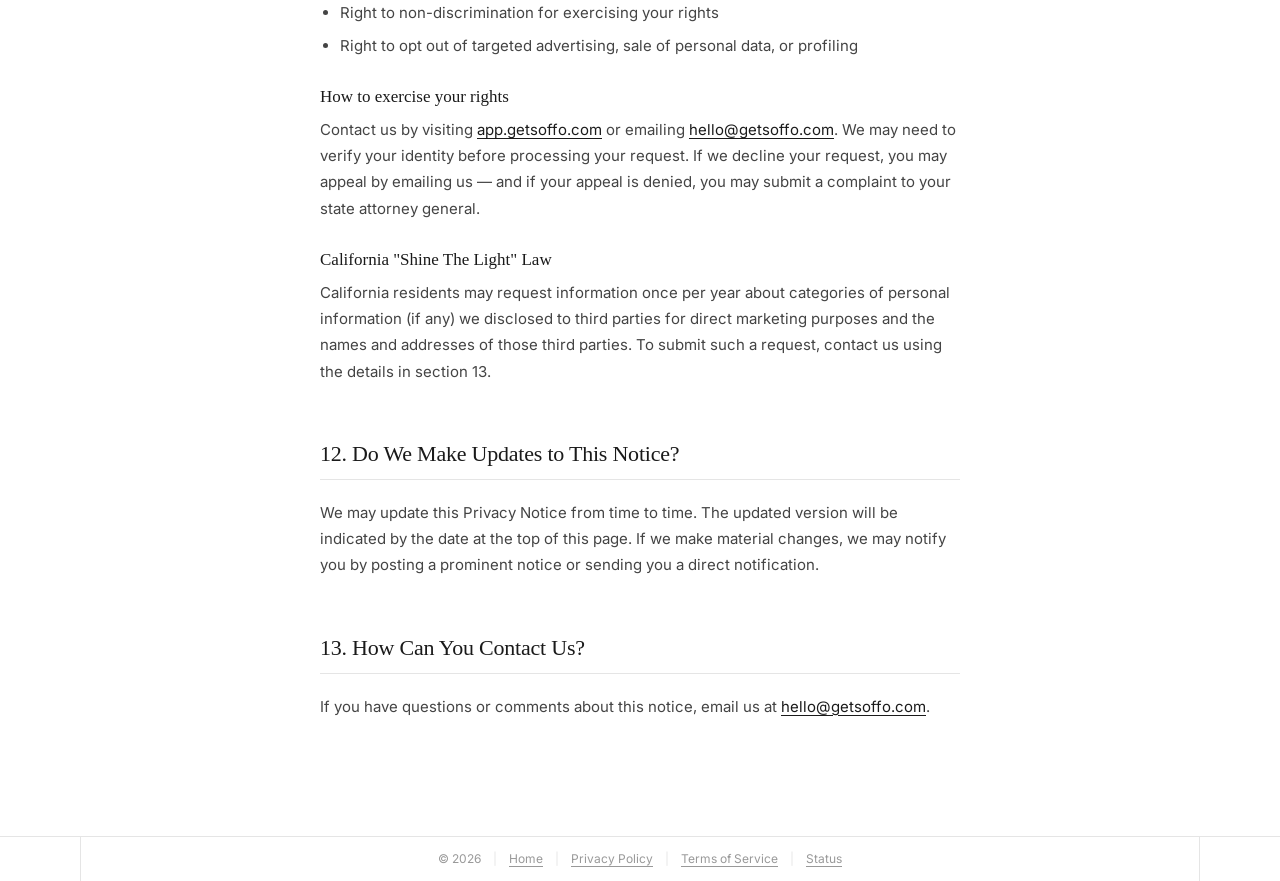
==== commit d5746fe6: "Add Home link to footer on all pages and fix footer top border Co-Authored-By: Claude Sonnet 4.6 <no" ====
--- a/privacy.html
+++ b/privacy.html
@@ -313,9 +313,11 @@
     </div>
   </main>
 
-  <footer class="footer content-border">
+  <footer class="footer content-border" style="border-top:1px solid var(--border);">
     <div class="footer-copy" style="justify-content:center;gap:12px;margin-left:0;margin-right:0;padding-left:80px;padding-right:80px;">
       <span>&copy; 2026</span>
+      <span style="color:var(--border);">|</span>
+      <a href="/" style="color:var(--muted);text-decoration:underline;text-underline-offset:3px;">Home</a>
       <span style="color:var(--border);">|</span>
       <a href="/privacy" style="color:var(--muted);text-decoration:underline;text-underline-offset:3px;">Privacy Policy</a>
       <span style="color:var(--border);">|</span>
